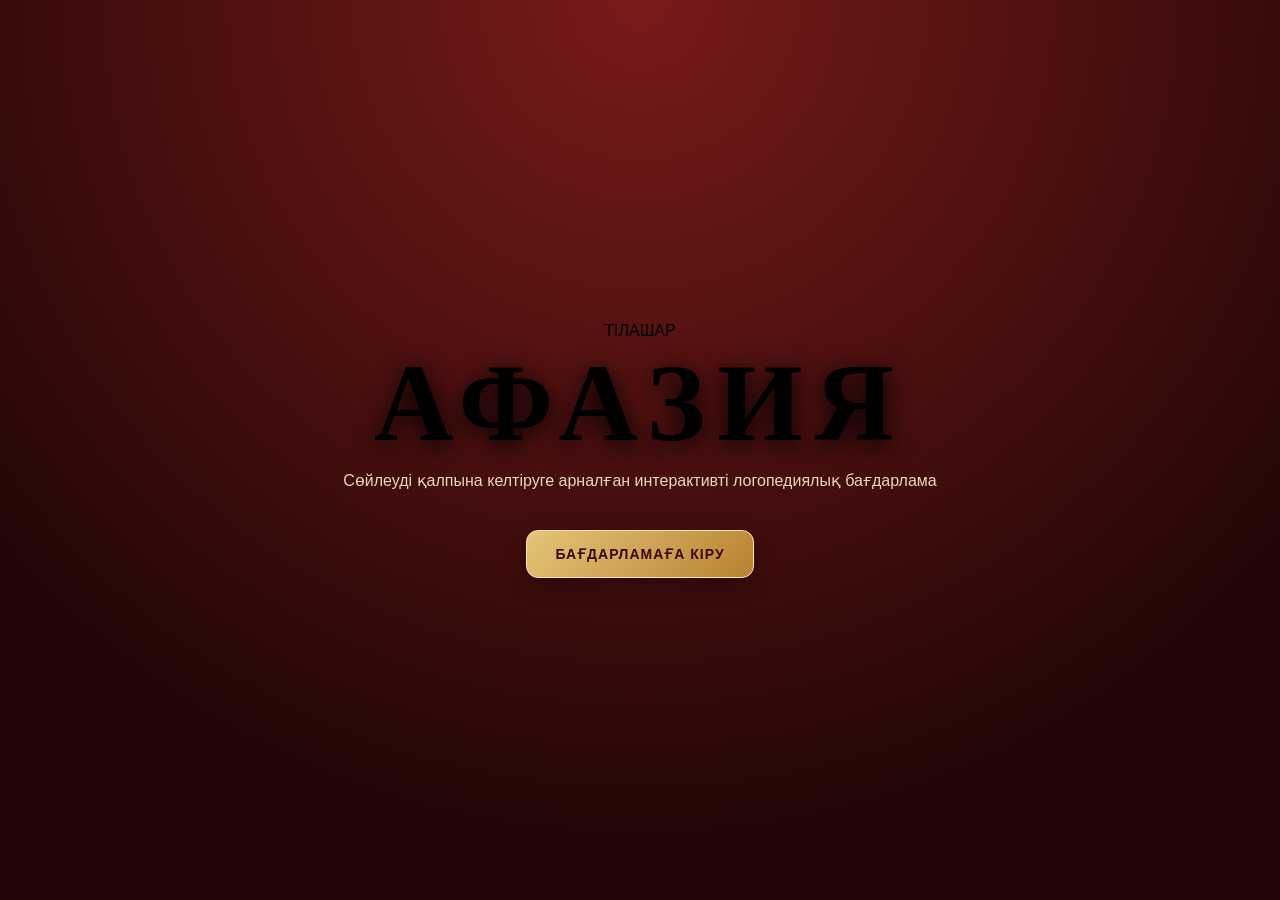
==== index.html @ 1d84d558 "Update index.html" ====
<!DOCTYPE html>
<html lang="kk">
<head>
    <meta charset="UTF-8">
    <meta name="viewport" content="width=device-width, initial-scale=1.0">
    <title>ТІЛАШАР | Афазия</title>
    <link rel="stylesheet" href="style.css">
</head>
<body>
<!-- БАСТЫ БЕТ -->
<section id="home" class="home-panel">
    <div class="home-content">
        <div class="home-logo">ТІЛАШАР</div>
        <h1>АФАЗИЯ</h1>
        <p>Сөйлеуді қалпына келтіруге арналған интерактивті логопедиялық бағдарлама</p>
        <button class="enter-button" onclick="enterCabinet()">
            БАҒДАРЛАМАҒА КІРУ
        </button>
    </div>
</section>
<!-- НЕГІЗГІ БАҒДАРЛАМА -->
<section id="cabinet" style="display:none;">
    <header class="main-header">
        <div class="logo" onclick="goHome()">ТІЛАШАР</div>
        <div class="header-title">АФАЗИЯ</div>
        <button class="cabinet-button"
            onclick="window.location.href='./cabinet.html'">
            🩺 ЛОГОПЕД КАБИНЕТІ
        </button>
    </header>
    <div class="main-layout">
        <!-- СОЛ ЖАҚ МӘЗІР -->
        <aside class="sidebar">
            <h2>БӨЛІМДЕР</h2>
            <button class="menu-button" onclick="openSection('breathing', this)">
                🌬 Тыныс алу
            </button>
            <button class="menu-button" onclick="openSection('articulation', this)">
                👄 Артикуляция
            </button>
            <button class="menu-button" onclick="openSection('vocabulary', this)">
                📚 Сөздік қор
            </button>
            <button class="menu-button" onclick="openSection('understanding', this)">
                🧠 Сөйлеуді түсіну
            </button>
            <button class="menu-button" onclick="openSection('speech', this)">
                🗣 Сөйлеуді қалыптастыру
            </button>
            <button class="menu-button" onclick="openSection('reading', this)">
                ✍️ Оқу және жазу
            </button>
            <button class="menu-button" onclick="openSection('rhythm', this)">
                🎵 Логоритмика
            </button>
            <button class="menu-button" onclick="openSection('results', this)">
                🏆 Нәтижелер
            </button>
        </aside>
        <!-- НЕГІЗГІ МАЗМҰН -->
        <main class="main-content">
            <section id="welcome">
                <div class="welcome-box">
                    <span class="welcome-icon">✨</span>
                    <h1>ҚОШ КЕЛДІҢІЗ!</h1>
                    <p>
                        «ТІЛАШАР» логопедиялық бағдарламасына қош келдіңіз!
                        Өзіңізге қажетті бөлімді таңдап, тапсырмаларды орындаңыз.
                    </p>
                </div>
                <h2 class="section-heading">БАҒДАРЛАМА БӨЛІМДЕРІ</h2>
                <div class="world-grid">
                    <div class="world-card" onclick="openSection('breathing')">
                        <span>🌬</span>
                        <h3>Тыныс алу</h3>
                        <p>Дұрыс тыныс алу жаттығулары</p>
                    </div>
                    <div class="world-card" onclick="openSection('articulation')">
                        <span>👄</span>
                        <h3>Артикуляция</h3>
                        <p>Сөйлеу мүшелеріне арналған жаттығулар</p>
                    </div>
                    <div class="world-card" onclick="openSection('vocabulary')">
                        <span>📚</span>
                        <h3>Сөздік қор</h3>
                        <p>Сөздерді тану және атау</p>
                    </div>
                    <div class="world-card" onclick="openSection('understanding')">
                        <span>🧠</span>
                        <h3>Сөйлеуді түсіну</h3>
                        <p>Сөздер мен нұсқауларды түсіну</p>
                    </div>
                    <div class="world-card" onclick="openSection('speech')">
                        <span>🗣</span>
                        <h3>Сөйлеуді қалыптастыру</h3>
                        <p>Сөйлеу дағдыларын дамыту</p>
                    </div>
                    <div class="world-card" onclick="openSection('reading')">
                        <span>✍️</span>
                        <h3>Оқу және жазу</h3>
                        <p>Оқу және жазу жаттығулары</p>
                    </div>
                    <div class="world-card" onclick="openSection('rhythm')">
                        <span>🎵</span>
                        <h3>Логоритмика</h3>
                        <p>Қимыл мен ырғақты үйлестіру</p>
                    </div>
                    <div class="world-card" onclick="openSection('results')">
                        <span>🏆</span>
                        <h3>Нәтижелер</h3>
                        <p>Орындалған тапсырмалар мен ұпайлар</p>
                    </div>
                </div>
            </section>
            <!-- БӨЛІМДЕР ОСЫ ЖЕРДЕ АШЫЛАДЫ -->
            <div id="section-content" style="display:none;"></div>
        </main>
    </div>
</section>
<script src="script.js"></script>
</body>
</html>
---- style.css ----
@import url(‘https://fonts.googleapis.com/css2?family=Cinzel:wght@500;600;700;800&family=Nunito:wght@400;500;600;700;800&display=swap’);

:root {
–dark: #280707;
–red: #680f12;
–red-light: #9e2929;
–gold: #d6ad60;
–gold-light: #f5dfa4;
–cream: #fff8e9;
–text: #4c1010;
–white: #ffffff;
}

* {
    margin: 0;
    padding: 0;
    box-sizing: border-box;
    }

body {
min-height: 100vh;
background:
radial-gradient(circle at top, #781a1a, #250606 75%);
color: var(–gold-light);
font-family: ‘Nunito’, sans-serif;
}

/* =================================
БАСТЫ БЕТ
================================= */

.home-panel {
min-height: 100vh;
display: flex;
flex-direction: column;
justify-content: center;
align-items: center;
text-align: center;
padding: 30px 20px;
position: relative;
overflow: hidden;
}

.home-panel::before,
.home-panel::after {
content: “✦”;
position: absolute;
color: var(–gold);
font-size: 100px;
opacity: 0.15;
}

.home-panel::before {
top: 10%;
left: 10%;
}

.home-panel::after {
bottom: 10%;
right: 10%;
}

.home-label {
color: var(–gold);
letter-spacing: 5px;
font-size: 13px;
margin-bottom: 25px;
}

.home-panel h1 {
font-family: ‘Cinzel’, serif;
font-size: clamp(55px, 12vw, 110px);
letter-spacing: 12px;
color: var(–gold-light);
text-shadow: 0 5px 25px #000;
}

.home-line {
width: 180px;
height: 2px;
background: linear-gradient(
90deg,
transparent,
var(–gold),
transparent
);
margin: 25px 0;
}

.home-panel h2 {
font-family: ‘Cinzel’, serif;
font-size: clamp(17px, 3vw, 25px);
margin-bottom: 20px;
}

.home-panel p {
max-width: 650px;
line-height: 1.8;
color: #ead8b4;
font-size: 16px;
}

.home-footer {
margin-top: 70px;
color: var(–gold);
letter-spacing: 3px;
font-size: 11px;
}

/* =================================
НЕГІЗГІ БАТЫРМАЛАР
================================= */

button {
font-family: ‘Nunito’, sans-serif;
cursor: pointer;
transition: 0.3s ease;
}

.enter-button,
.cabinet-button,
.back-button {
background: linear-gradient(
135deg,
#e6c477,
#b78232
);
color: #390707;
border: 1px solid #ffe5a6;
border-radius: 12px;
padding: 15px 28px;
font-size: 14px;
font-weight: 900;
letter-spacing: 1px;
box-shadow: 0 6px 20px #0005;
}

.enter-button {
margin-top: 35px;
}

.enter-button:hover,
.cabinet-button:hover,
.back-button:hover {
transform: translateY(-4px);
box-shadow: 0 10px 25px #0007;
}

/* =================================
ЖОҒАРҒЫ БӨЛІК
================================= */

.cabinet-header {
min-height: 85px;
padding: 15px 35px;
display: flex;
align-items: center;
justify-content: space-between;
gap: 15px;
flex-wrap: wrap;
background: linear-gradient(
90deg,
#240505,
#641010,
#240505
);
border-bottom: 1px solid var(–gold);
box-shadow: 0 5px 20px #0005;
}

.logo {
color: var(–gold);
font-family: ‘Cinzel’, serif;
font-size: 22px;
font-weight: 800;
cursor: pointer;
}

.header-title {
color: var(–gold-light);
font-family: ‘Cinzel’, serif;
font-size: 25px;
letter-spacing: 5px;
}

.cabinet-button {
padding: 12px 18px;
}

/* =================================
НЕГІЗГІ ОРНАЛАСУ
================================= */

.main-layout {
display: grid;
grid-template-columns: 260px 1fr;
min-height: calc(100vh - 85px);
}

/* =================================
СОЛ ЖАҚ МӘЗІР
================================= */

.sidebar {
background: linear-gradient(
180deg,
#360808,
#210505
);
border-right: 1px solid #bd9149;
padding: 25px 15px;
}

.sidebar h3 {
color: var(–gold);
font-family: ‘Cinzel’, serif;
font-size: 15px;
text-align: center;
letter-spacing: 2px;
margin-bottom: 25px;
}

.menu-button {
display: block;
width: 100%;
text-align: left;
margin-bottom: 10px;
padding: 14px;
color: #f5dfb2;
background: #ffffff08;
border: 1px solid #d6ad6030;
border-radius: 11px;
font-size: 14px;
font-weight: 700;
}

.menu-button:hover,
.menu-button.active {
background: linear-gradient(
90deg,
#8c2525,
#551010
);
border-color: var(–gold);
color: var(–gold-light);
transform: translateX(4px);
}

/* =================================
ОҢ ЖАҚ НЕГІЗГІ БӨЛІМ
================================= */

.workspace {
padding: 35px;
min-width: 0;
}

.welcome-card {
text-align: center;
padding: 35px 20px;
}

.welcome-icon {
font-size: 55px;
color: var(–gold);
}

.welcome-card h1 {
font-family: ‘Cinzel’, serif;
font-size: clamp(25px, 4vw, 38px);
color: var(–gold-light);
margin: 15px 0;
}

.welcome-card > p {
color: #e7d2ae;
line-height: 1.8;
max-width: 650px;
margin: 0 auto 35px;
}

/* =================================
ОЙЫН КАРТОЧКАЛАРЫ
================================= */

.world-grid {
display: grid;
grid-template-columns: repeat(2, minmax(0, 1fr));
gap: 22px;
max-width: 1000px;
margin: auto;
}

.world-card {
padding: 27px 18px;
background: linear-gradient(
145deg,
#fff8e9,
#ead4a6
);
border: 1px solid var(–gold);
border-radius: 20px;
color: var(–text);
cursor: pointer;
box-shadow: 0 8px 20px #0003;
transition: 0.3s;
}

.world-card:hover {
transform: translateY(-7px);
box-shadow: 0 15px 30px #0005;
}

.world-icon {
font-size: 42px;
margin-bottom: 15px;
}

.world-card h3 {
font-size: 17px;
margin-bottom: 8px;
}

.world-card p {
font-size: 13px;
color: #805050;
}

/* =================================
БӨЛІМ ІШІНДЕГІ КАРТОЧКАЛАР
================================= */

.game-section {
background: linear-gradient(
145deg,
#fff8e9,
#f0dfbb
);
color: var(–text);
border: 1px solid var(–gold);
border-radius: 22px;
padding: 30px;
box-shadow: 0 10px 30px #0004;
}

.game-section h1 {
font-family: ‘Cinzel’, serif;
text-align: center;
margin: 15px 0;
}

.game-icon {
text-align: center;
font-size: 55px;
}

.game-line {
height: 2px;
max-width: 180px;
margin: 20px auto;
background: var(–gold);
}

.game-section > p {
text-align: center;
line-height: 1.7;
margin-bottom: 25px;
}

.exercise-list {
display: grid;
gap: 13px;
}

.game-card {
display: flex;
align-items: center;
gap: 15px;
padding: 17px;
background: #ffffff;
border: 1px solid #dfc58f;
border-radius: 13px;
}

.game-number {
width: 38px;
height: 38px;
flex-shrink: 0;
display: grid;
place-items: center;
background: var(–red);
color: var(–gold-light);
border-radius: 50%;
font-weight: 900;
}

.game-card h3 {
font-size: 15px;
}

.game-card p {
font-size: 12px;
margin-top: 5px;
}

.coming-soon {
margin-left: auto;
font-size: 10px;
font-weight: 900;
color: #98712d;
white-space: nowrap;
}

.back-button {
margin-top: 25px;
}

/* =================================
ЛОГОПЕД КАБИНЕТІНЕ ОРТАҚ СТИЛЬ
================================= */

#patientContent,
.task-area,
.diagnostic-result {
background: var(–cream);
color: var(–text);
border: 1px solid var(–gold);
border-radius: 18px;
padding: 25px;
margin-top: 20px;
}

.result-item {
background: #fff;
border: 1px solid #dfc58f;
padding: 18px;
border-radius: 13px;
margin: 15px 0;
}

.result-item h3 {
margin-bottom: 10px;
}

/* =================================
КЕСТЕЛЕР
================================= */

table {
width: 100%;
border-collapse: collapse;
}

th,
td {
padding: 12px;
border: 1px solid #d9bd83;
}

th {
background: #6b1515;
color: var(–gold-light);
}

td {
background: #fff;
}

/* =================================
ФОРМАЛАР
================================= */

input,
textarea,
select {
width: 100%;
padding: 13px;
border: 1px solid #c99b55;
border-radius: 9px;
font-family: inherit;
font-size: 15px;
margin: 7px 0 15px;
}

label {
display: block;
font-weight: 800;
margin-top: 12px;
}

textarea {
min-height: 100px;
resize: vertical;
}

/* =================================
АНИМАЦИЯ
================================= */

@keyframes fadeIn {
from {
opacity: 0;
transform: translateY(15px);
}

to {
    opacity: 1;
    transform: translateY(0);
}

}

.game-section,
.world-card,
.welcome-card {
animation: fadeIn 0.5s ease;
}

/* =================================
ТЕЛЕФОНҒА БЕЙІМДЕУ
================================= */

@media (max-width: 850px) {

.main-layout {
    grid-template-columns: 1fr;
}
.sidebar {
    border-right: none;
    border-bottom: 1px solid var(--gold);
}
.sidebar h3 {
    margin-bottom: 15px;
}
.menu-button {
    display: inline-block;
    width: auto;
    margin: 4px;
}
.workspace {
    padding: 18px;
}
.cabinet-header {
    justify-content: center;
    text-align: center;
}

}

@media (max-width: 550px) {

.world-grid {
    grid-template-columns: 1fr;
}
.home-panel h1 {
    letter-spacing: 5px;
}
.home-label {
    letter-spacing: 2px;
}
.game-section {
    padding: 18px;
}
.game-card {
    flex-wrap: wrap;
}
.coming-soon {
    margin-left: 53px;
}
.header-title {
    font-size: 20px;
}
.cabinet-button {
    font-size: 11px;
}

}
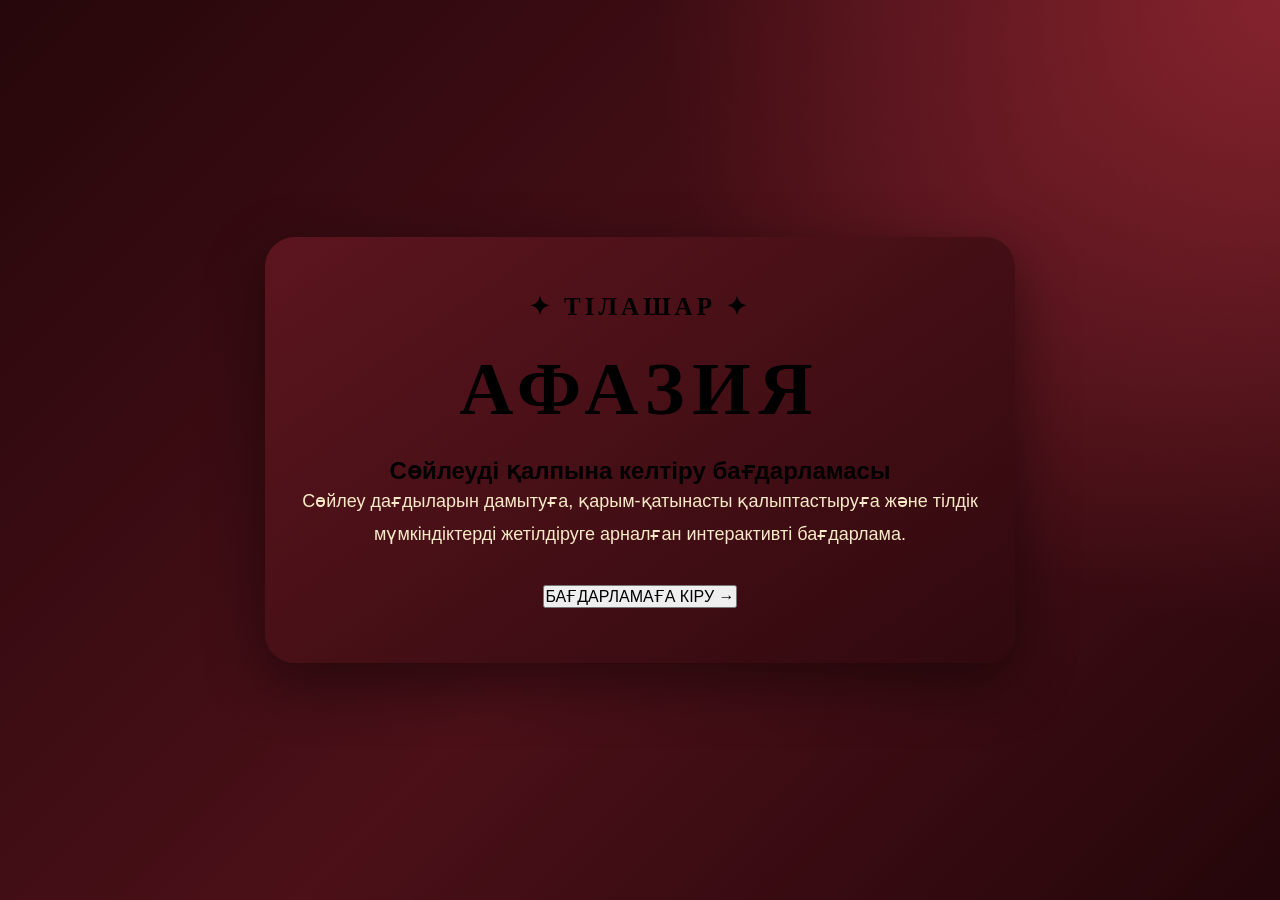
==== commit 9b0d7c41: "Update index.html" ====
--- a/index.html
+++ b/index.html
@@ -3,120 +3,140 @@
 <head>
     <meta charset="UTF-8">
     <meta name="viewport" content="width=device-width, initial-scale=1.0">
-    <title>ТІЛАШАР | Афазия</title>
+    <title>АФАЗИЯ | ТІЛАШАР</title>
     <link rel="stylesheet" href="style.css">
 </head>
 <body>
 <!-- БАСТЫ БЕТ -->
 <section id="home" class="home-panel">
     <div class="home-content">
-        <div class="home-logo">ТІЛАШАР</div>
-        <h1>АФАЗИЯ</h1>
-        <p>Сөйлеуді қалпына келтіруге арналған интерактивті логопедиялық бағдарлама</p>
-        <button class="enter-button" onclick="enterCabinet()">
-            БАҒДАРЛАМАҒА КІРУ
-        </button>
-    </div>
+        <div class="home-logo">✦ ТІЛАШАР ✦</div>
+    <h1>АФАЗИЯ</h1>
+    <h2>Сөйлеуді қалпына келтіру бағдарламасы</h2>
+    <p>
+        Сөйлеу дағдыларын дамытуға,
+        қарым-қатынасты қалыптастыруға
+        және тілдік мүмкіндіктерді жетілдіруге арналған
+        интерактивті бағдарлама.
+    </p>
+    <button type="button" class="start-button" onclick="enterCabinet()">
+        БАҒДАРЛАМАҒА КІРУ →
+    </button>
+</div>
 </section>
 <!-- НЕГІЗГІ БАҒДАРЛАМА -->
 <section id="cabinet" style="display:none;">
-    <header class="main-header">
-        <div class="logo" onclick="goHome()">ТІЛАШАР</div>
-        <div class="header-title">АФАЗИЯ</div>
-        <button class="cabinet-button"
-            onclick="window.location.href='./cabinet.html'">
-            🩺 ЛОГОПЕД КАБИНЕТІ
+<header class="main-header">
+    <div class="brand">✦ ТІЛАШАР</div>
+    <h1>АФАЗИЯ</h1>
+    <button type="button" class="cabinet-button"
+        onclick="window.location.href='cabinet.html'">
+        🩺 ЛОГОПЕД КАБИНЕТІ
+    </button>
+</header>
+<div class="main-layout">
+    <!-- МӘЗІР -->
+    <aside class="sidebar">
+        <h2>БАҒДАРЛАМА</h2>
+        <button class="menu-button" onclick="openSection('breathing', this)">
+            🌬️ Тыныс алу
         </button>
-    </header>
-    <div class="main-layout">
-        <!-- СОЛ ЖАҚ МӘЗІР -->
-        <aside class="sidebar">
-            <h2>БӨЛІМДЕР</h2>
-            <button class="menu-button" onclick="openSection('breathing', this)">
-                🌬 Тыныс алу
-            </button>
-            <button class="menu-button" onclick="openSection('articulation', this)">
-                👄 Артикуляция
-            </button>
-            <button class="menu-button" onclick="openSection('vocabulary', this)">
-                📚 Сөздік қор
-            </button>
-            <button class="menu-button" onclick="openSection('understanding', this)">
-                🧠 Сөйлеуді түсіну
-            </button>
-            <button class="menu-button" onclick="openSection('speech', this)">
-                🗣 Сөйлеуді қалыптастыру
-            </button>
-            <button class="menu-button" onclick="openSection('reading', this)">
-                ✍️ Оқу және жазу
-            </button>
-            <button class="menu-button" onclick="openSection('rhythm', this)">
-                🎵 Логоритмика
-            </button>
-            <button class="menu-button" onclick="openSection('results', this)">
-                🏆 Нәтижелер
-            </button>
-        </aside>
-        <!-- НЕГІЗГІ МАЗМҰН -->
-        <main class="main-content">
-            <section id="welcome">
-                <div class="welcome-box">
-                    <span class="welcome-icon">✨</span>
-                    <h1>ҚОШ КЕЛДІҢІЗ!</h1>
-                    <p>
-                        «ТІЛАШАР» логопедиялық бағдарламасына қош келдіңіз!
-                        Өзіңізге қажетті бөлімді таңдап, тапсырмаларды орындаңыз.
-                    </p>
-                </div>
-                <h2 class="section-heading">БАҒДАРЛАМА БӨЛІМДЕРІ</h2>
-                <div class="world-grid">
-                    <div class="world-card" onclick="openSection('breathing')">
-                        <span>🌬</span>
-                        <h3>Тыныс алу</h3>
-                        <p>Дұрыс тыныс алу жаттығулары</p>
-                    </div>
-                    <div class="world-card" onclick="openSection('articulation')">
-                        <span>👄</span>
-                        <h3>Артикуляция</h3>
-                        <p>Сөйлеу мүшелеріне арналған жаттығулар</p>
-                    </div>
-                    <div class="world-card" onclick="openSection('vocabulary')">
-                        <span>📚</span>
-                        <h3>Сөздік қор</h3>
-                        <p>Сөздерді тану және атау</p>
-                    </div>
-                    <div class="world-card" onclick="openSection('understanding')">
-                        <span>🧠</span>
-                        <h3>Сөйлеуді түсіну</h3>
-                        <p>Сөздер мен нұсқауларды түсіну</p>
-                    </div>
-                    <div class="world-card" onclick="openSection('speech')">
-                        <span>🗣</span>
-                        <h3>Сөйлеуді қалыптастыру</h3>
-                        <p>Сөйлеу дағдыларын дамыту</p>
-                    </div>
-                    <div class="world-card" onclick="openSection('reading')">
-                        <span>✍️</span>
-                        <h3>Оқу және жазу</h3>
-                        <p>Оқу және жазу жаттығулары</p>
-                    </div>
-                    <div class="world-card" onclick="openSection('rhythm')">
-                        <span>🎵</span>
-                        <h3>Логоритмика</h3>
-                        <p>Қимыл мен ырғақты үйлестіру</p>
-                    </div>
-                    <div class="world-card" onclick="openSection('results')">
-                        <span>🏆</span>
-                        <h3>Нәтижелер</h3>
-                        <p>Орындалған тапсырмалар мен ұпайлар</p>
-                    </div>
-                </div>
-            </section>
-            <!-- БӨЛІМДЕР ОСЫ ЖЕРДЕ АШЫЛАДЫ -->
-            <div id="section-content" style="display:none;"></div>
-        </main>
-    </div>
+        <button class="menu-button" onclick="openSection('articulation', this)">
+            👄 Артикуляция
+        </button>
+        <button class="menu-button" onclick="openSection('vocabulary', this)">
+            📚 Сөздік қор
+        </button>
+        <button class="menu-button" onclick="openSection('understanding', this)">
+            🧠 Сөйлеуді түсіну
+        </button>
+        <button class="menu-button" onclick="openSection('speech', this)">
+            💬 Сөйлеуді қалыптастыру
+        </button>
+        <button class="menu-button" onclick="openSection('reading', this)">
+            📖 Оқу және жазу
+        </button>
+        <button class="menu-button" onclick="openSection('logorhythmics', this)">
+            🎵 Логоритмика
+        </button>
+        <button class="menu-button" onclick="openSection('results', this)">
+            🏆 Нәтижелер
+        </button>
+        <button class="menu-button" onclick="goHome()">
+            🏠 Басты бет
+        </button>
+    </aside>
+    <!-- НЕГІЗГІ МАЗМҰН -->
+    <main class="content-area">
+        <div id="welcome">
+            <div class="welcome-box">
+                <span>✦ ҚОШ КЕЛДІҢІЗ! ✦</span>
+                <h2>Сөйлеу әлеміне саяхат</h2>
+                <p>
+                    Өзіңізге қажетті жаттығу бағытын таңдаңыз.
+                    Әр тапсырманы орындап, нәтижелеріңізді бақылаңыз.
+                </p>
+            </div>
+            <div class="world-grid">
+                <button class="world-card" onclick="openSection('breathing')">
+                    🌬️
+                    <h3>Тыныс алу</h3>
+                    <p>Тыныс жаттығулары</p>
+                </button>
+                <button class="world-card" onclick="openSection('articulation')">
+                    👄
+                    <h3>Артикуляция</h3>
+                    <p>Сөйлеу мүшелеріне арналған жаттығулар</p>
+                </button>
+                <button class="world-card" onclick="openSection('vocabulary')">
+                    📚
+                    <h3>Сөздік қор</h3>
+                    <p>Сөздерді дамыту</p>
+                </button>
+                <button class="world-card" onclick="openSection('understanding')">
+                    🧠
+                    <h3>Сөйлеуді түсіну</h3>
+                    <p>Тыңдау және түсіну</p>
+                </button>
+                <button class="world-card" onclick="openSection('speech')">
+                    💬
+                    <h3>Сөйлеуді қалыптастыру</h3>
+                    <p>Сөйлеу дағдылары</p>
+                </button>
+                <button class="world-card" onclick="openSection('reading')">
+                    📖
+                    <h3>Оқу және жазу</h3>
+                    <p>Оқу мен жазу жаттығулары</p>
+                </button>
+                <button class="world-card" onclick="openSection('logorhythmics')">
+                    🎵
+                    <h3>Логоритмика</h3>
+                    <p>Қимыл және ырғақ</p>
+                </button>
+                <button class="world-card" onclick="openSection('results')">
+                    🏆
+                    <h3>Нәтижелер</h3>
+                    <p>Жетістіктерді бақылау</p>
+                </button>
+            </div>
+        </div>
+        <div id="section-content" style="display:none;"></div>
+    </main>
+</div>
 </section>
 <script src="script.js"></script>
+<script>
+function enterCabinet() {
+    document.getElementById('home').style.display = 'none';
+    document.getElementById('cabinet').style.display = 'block';
+    if (typeof showWelcome === 'function') {
+        showWelcome();
+    }
+}
+function goHome() {
+    document.getElementById('cabinet').style.display = 'none';
+    document.getElementById('home').style.display = 'flex';
+}
+</script>
 </body>
 </html>
--- a/style.css
+++ b/style.css
@@ -1,13 +1,13 @@
-@import url(‘https://fonts.googleapis.com/css2?family=Cinzel:wght@500;600;700;800&family=Nunito:wght@400;500;600;700;800&display=swap’);
+@import url(‘https://fonts.googleapis.com/css2?family=Cinzel:wght@500;600;700;800&family=Nunito:wght@400;500;600;700;800;900&display=swap’);
 
 :root {
-–dark: #280707;
-–red: #680f12;
-–red-light: #9e2929;
-–gold: #d6ad60;
-–gold-light: #f5dfa4;
+–dark: #31090e;
+–red: #761923;
+–red-light: #a52a35;
+–gold: #d7ad55;
+–gold-light: #f2d58d;
 –cream: #fff8e9;
-–text: #4c1010;
+–text: #54151b;
 –white: #ffffff;
 }
 
@@ -20,176 +20,122 @@
 body {
 min-height: 100vh;
 background:
-radial-gradient(circle at top, #781a1a, #250606 75%);
-color: var(–gold-light);
+radial-gradient(circle at top right, #84232d, transparent 40%),
+linear-gradient(135deg, #26070b, #4b1018 55%, #24060a);
+color: var(–cream);
 font-family: ‘Nunito’, sans-serif;
 }
 
-/* =================================
-БАСТЫ БЕТ
-================================= */
+button,
+input,
+textarea,
+select {
+font: inherit;
+}
+
+button {
+cursor: pointer;
+transition: .25s ease;
+}
+
+/* БАСТЫ БЕТ */
 
 .home-panel {
 min-height: 100vh;
 display: flex;
-flex-direction: column;
 justify-content: center;
 align-items: center;
 text-align: center;
-padding: 30px 20px;
-position: relative;
-overflow: hidden;
-}
-
-.home-panel::before,
-.home-panel::after {
-content: “✦”;
-position: absolute;
+padding: 25px;
+}
+
+.home-content {
+max-width: 750px;
+padding: 55px 30px;
+border: 1px solid var(–gold);
+border-radius: 30px;
+background: linear-gradient(145deg, #5c151e, #30090e);
+box-shadow: 0 20px 60px #0007;
+}
+
+.home-logo,
+.logo {
+font-family: ‘Cinzel’, serif;
+color: var(–gold-light);
+font-size: 25px;
+font-weight: 800;
+letter-spacing: 4px;
+}
+
+.home-content h1 {
+font-family: ‘Cinzel’, serif;
+font-size: clamp(42px, 8vw, 75px);
 color: var(–gold);
-font-size: 100px;
-opacity: 0.15;
-}
-
-.home-panel::before {
-top: 10%;
-left: 10%;
-}
-
-.home-panel::after {
-bottom: 10%;
-right: 10%;
-}
-
-.home-label {
-color: var(–gold);
-letter-spacing: 5px;
-font-size: 13px;
-margin-bottom: 25px;
-}
-
-.home-panel h1 {
-font-family: ‘Cinzel’, serif;
-font-size: clamp(55px, 12vw, 110px);
-letter-spacing: 12px;
-color: var(–gold-light);
-text-shadow: 0 5px 25px #000;
-}
-
-.home-line {
-width: 180px;
-height: 2px;
-background: linear-gradient(
-90deg,
-transparent,
-var(–gold),
-transparent
-);
 margin: 25px 0;
-}
-
-.home-panel h2 {
-font-family: ‘Cinzel’, serif;
-font-size: clamp(17px, 3vw, 25px);
-margin-bottom: 20px;
-}
-
-.home-panel p {
-max-width: 650px;
+letter-spacing: 8px;
+}
+
+.home-content p {
+font-size: 18px;
 line-height: 1.8;
-color: #ead8b4;
-font-size: 16px;
-}
-
-.home-footer {
-margin-top: 70px;
-color: var(–gold);
-letter-spacing: 3px;
-font-size: 11px;
-}
-
-/* =================================
-НЕГІЗГІ БАТЫРМАЛАР
-================================= */
-
-button {
-font-family: ‘Nunito’, sans-serif;
-cursor: pointer;
-transition: 0.3s ease;
-}
+color: #f8e9c7;
+margin-bottom: 35px;
+}
+
+/* БАТЫРМАЛАР */
 
 .enter-button,
 .cabinet-button,
 .back-button {
-background: linear-gradient(
-135deg,
-#e6c477,
-#b78232
-);
-color: #390707;
-border: 1px solid #ffe5a6;
+border: 1px solid var(–gold);
 border-radius: 12px;
-padding: 15px 28px;
-font-size: 14px;
+background: linear-gradient(135deg, #d7ad55, #a87927);
+color: #3b0a10;
+padding: 14px 24px;
 font-weight: 900;
 letter-spacing: 1px;
-box-shadow: 0 6px 20px #0005;
-}
-
-.enter-button {
-margin-top: 35px;
 }
 
 .enter-button:hover,
 .cabinet-button:hover,
 .back-button:hover {
-transform: translateY(-4px);
-box-shadow: 0 10px 25px #0007;
-}
-
-/* =================================
-ЖОҒАРҒЫ БӨЛІК
-================================= */
-
-.cabinet-header {
+transform: translateY(-3px);
+box-shadow: 0 8px 20px #0005;
+}
+
+/* ЖОҒАРҒЫ БӨЛІК */
+
+.main-header {
 min-height: 85px;
-padding: 15px 35px;
+padding: 15px 30px;
 display: flex;
+justify-content: space-between;
 align-items: center;
-justify-content: space-between;
 gap: 15px;
 flex-wrap: wrap;
-background: linear-gradient(
-90deg,
-#240505,
-#641010,
-#240505
-);
-border-bottom: 1px solid var(–gold);
-box-shadow: 0 5px 20px #0005;
+border-bottom: 1px solid #c69b4360;
+background: #25070bdc;
+box-shadow: 0 5px 20px #0004;
 }
 
 .logo {
+cursor: pointer;
+}
+
+.header-title {
 color: var(–gold);
 font-family: ‘Cinzel’, serif;
+font-weight: 800;
 font-size: 22px;
-font-weight: 800;
-cursor: pointer;
-}
-
-.header-title {
-color: var(–gold-light);
-font-family: ‘Cinzel’, serif;
-font-size: 25px;
-letter-spacing: 5px;
+letter-spacing: 3px;
+text-align: center;
 }
 
 .cabinet-button {
-padding: 12px 18px;
-}
-
-/* =================================
-НЕГІЗГІ ОРНАЛАСУ
-================================= */
+padding: 12px 17px;
+}
+
+/* НЕГІЗГІ МАКЕТ */
 
 .main-layout {
 display: grid;
@@ -197,381 +143,317 @@
 min-height: calc(100vh - 85px);
 }
 
-/* =================================
-СОЛ ЖАҚ МӘЗІР
-================================= */
-
 .sidebar {
-background: linear-gradient(
-180deg,
-#360808,
-#210505
-);
-border-right: 1px solid #bd9149;
 padding: 25px 15px;
-}
-
-.sidebar h3 {
+background: #29080e;
+border-right: 1px solid #c69b4350;
+}
+
+.sidebar h2 {
 color: var(–gold);
-font-family: ‘Cinzel’, serif;
-font-size: 15px;
-text-align: center;
-letter-spacing: 2px;
+text-align: center;
 margin-bottom: 25px;
+font-family: ‘Cinzel’, serif;
 }
 
 .menu-button {
 display: block;
 width: 100%;
 text-align: left;
-margin-bottom: 10px;
-padding: 14px;
-color: #f5dfb2;
-background: #ffffff08;
-border: 1px solid #d6ad6030;
-border-radius: 11px;
-font-size: 14px;
-font-weight: 700;
+padding: 15px;
+margin-bottom: 12px;
+border-radius: 12px;
+border: 1px solid #a8792760;
+background: #52121b;
+color: var(–cream);
+font-weight: 800;
 }
 
 .menu-button:hover,
 .menu-button.active {
-background: linear-gradient(
-90deg,
-#8c2525,
-#551010
-);
-border-color: var(–gold);
+background: linear-gradient(135deg, #d7ad55, #a87927);
+color: #31090e;
+transform: translateX(4px);
+}
+
+/* НЕГІЗГІ МАЗМҰН */
+
+.main-content {
+padding: 30px;
+min-width: 0;
+}
+
+.welcome-box {
+padding: 35px 25px;
+text-align: center;
+border: 1px solid var(–gold);
+border-radius: 22px;
+background: linear-gradient(135deg, #741b27, #3a0b12);
+box-shadow: 0 12px 30px #0004;
+}
+
+.welcome-box h1 {
 color: var(–gold-light);
-transform: translateX(4px);
-}
-
-/* =================================
-ОҢ ЖАҚ НЕГІЗГІ БӨЛІМ
-================================= */
-
-.workspace {
-padding: 35px;
-min-width: 0;
-}
-
-.welcome-card {
-text-align: center;
-padding: 35px 20px;
+font-family: ‘Cinzel’, serif;
+margin: 15px 0;
+}
+
+.welcome-box p {
+line-height: 1.8;
 }
 
 .welcome-icon {
-font-size: 55px;
+font-size: 45px;
+}
+
+.section-heading {
 color: var(–gold);
-}
-
-.welcome-card h1 {
-font-family: ‘Cinzel’, serif;
-font-size: clamp(25px, 4vw, 38px);
-color: var(–gold-light);
-margin: 15px 0;
-}
-
-.welcome-card > p {
-color: #e7d2ae;
-line-height: 1.8;
-max-width: 650px;
-margin: 0 auto 35px;
-}
-
-/* =================================
-ОЙЫН КАРТОЧКАЛАРЫ
-================================= */
+font-family: ‘Cinzel’, serif;
+margin: 35px 0 20px;
+text-align: center;
+}
+
+/* КАРТОЧКАЛАР */
 
 .world-grid {
 display: grid;
-grid-template-columns: repeat(2, minmax(0, 1fr));
-gap: 22px;
-max-width: 1000px;
-margin: auto;
+grid-template-columns: repeat(auto-fit, minmax(210px, 1fr));
+gap: 20px;
+margin-top: 25px;
 }
 
 .world-card {
-padding: 27px 18px;
-background: linear-gradient(
-145deg,
-#fff8e9,
-#ead4a6
-);
-border: 1px solid var(–gold);
-border-radius: 20px;
-color: var(–text);
-cursor: pointer;
+display: block;
+width: 100%;
+padding: 25px 18px;
+border: 1px solid var(–gold);
+border-radius: 18px;
+background: linear-gradient(145deg, #fff8e9, #f1dfb9);
+color: var(–text);
+text-align: center;
 box-shadow: 0 8px 20px #0003;
-transition: 0.3s;
 }
 
 .world-card:hover {
-transform: translateY(-7px);
+transform: translateY(-6px);
 box-shadow: 0 15px 30px #0005;
 }
 
-.world-icon {
+.world-card span {
+display: block;
 font-size: 42px;
-margin-bottom: 15px;
+margin-bottom: 12px;
 }
 
 .world-card h3 {
 font-size: 17px;
-margin-bottom: 8px;
+margin-bottom: 10px;
+font-weight: 900;
 }
 
 .world-card p {
-font-size: 13px;
-color: #805050;
-}
-
-/* =================================
-БӨЛІМ ІШІНДЕГІ КАРТОЧКАЛАР
-================================= */
+font-size: 14px;
+line-height: 1.5;
+}
+
+/* БӨЛІМДЕР */
 
 .game-section {
-background: linear-gradient(
-145deg,
-#fff8e9,
-#f0dfbb
-);
-color: var(–text);
-border: 1px solid var(–gold);
-border-radius: 22px;
 padding: 30px;
-box-shadow: 0 10px 30px #0004;
-}
-
-.game-section h1 {
-font-family: ‘Cinzel’, serif;
-text-align: center;
-margin: 15px 0;
-}
-
-.game-icon {
-text-align: center;
-font-size: 55px;
-}
-
-.game-line {
-height: 2px;
-max-width: 180px;
-margin: 20px auto;
-background: var(–gold);
-}
-
-.game-section > p {
-text-align: center;
+border: 1px solid var(–gold);
+border-radius: 20px;
+background: linear-gradient(145deg, #fff8e9, #f1dfb9);
+color: var(–text);
+box-shadow: 0 12px 30px #0004;
+}
+
+.game-section h1,
+.game-section h2,
+.game-section h3 {
+margin-bottom: 15px;
+}
+
+.game-section p {
 line-height: 1.7;
-margin-bottom: 25px;
-}
-
-.exercise-list {
-display: grid;
-gap: 13px;
-}
-
-.game-card {
-display: flex;
-align-items: center;
-gap: 15px;
-padding: 17px;
-background: #ffffff;
-border: 1px solid #dfc58f;
-border-radius: 13px;
-}
-
-.game-number {
-width: 38px;
-height: 38px;
-flex-shrink: 0;
-display: grid;
-place-items: center;
-background: var(–red);
-color: var(–gold-light);
-border-radius: 50%;
+}
+
+/* КАБИНЕТ */
+
+.cabinet-container,
+.diagnostics-container {
+max-width: 1150px;
+margin: 30px auto;
+padding: 20px;
+}
+
+.patient-form {
+margin: 30px 0;
+padding: 30px;
+border: 1px solid var(–gold);
+border-radius: 20px;
+background: var(–cream);
+color: var(–text);
+}
+
+.patient-form h2 {
+margin-bottom: 20px;
+color: var(–red);
+}
+
+.patient-form label {
+display: block;
+margin: 15px 0 7px;
 font-weight: 900;
 }
 
-.game-card h3 {
-font-size: 15px;
-}
-
-.game-card p {
-font-size: 12px;
-margin-top: 5px;
-}
-
-.coming-soon {
-margin-left: auto;
-font-size: 10px;
-font-weight: 900;
-color: #98712d;
-white-space: nowrap;
-}
-
-.back-button {
-margin-top: 25px;
-}
-
-/* =================================
-ЛОГОПЕД КАБИНЕТІНЕ ОРТАҚ СТИЛЬ
-================================= */
-
-#patientContent,
-.task-area,
-.diagnostic-result {
-background: var(–cream);
-color: var(–text);
-border: 1px solid var(–gold);
-border-radius: 18px;
-padding: 25px;
-margin-top: 20px;
-}
-
-.result-item {
-background: #fff;
-border: 1px solid #dfc58f;
-padding: 18px;
-border-radius: 13px;
-margin: 15px 0;
-}
-
-.result-item h3 {
-margin-bottom: 10px;
-}
-
-/* =================================
-КЕСТЕЛЕР
-================================= */
-
-table {
-width: 100%;
-border-collapse: collapse;
-}
-
-th,
-td {
-padding: 12px;
-border: 1px solid #d9bd83;
-}
-
-th {
-background: #6b1515;
-color: var(–gold-light);
-}
-
-td {
-background: #fff;
-}
-
-/* =================================
-ФОРМАЛАР
-================================= */
-
-input,
-textarea,
-select {
+.patient-form input,
+.patient-form textarea {
 width: 100%;
 padding: 13px;
-border: 1px solid #c99b55;
-border-radius: 9px;
+border: 1px solid #c69b43;
+border-radius: 10px;
+background: white;
+color: var(–text);
+outline: none;
+}
+
+.patient-form input:focus,
+.patient-form textarea:focus {
+border-color: var(–red);
+box-shadow: 0 0 0 3px #a52a3520;
+}
+
+.patient-form .enter-button {
+margin-top: 20px;
+}
+
+/* НӘТИЖЕ */
+
+.result-item {
+margin: 15px 0;
+padding: 20px;
+border-radius: 14px;
+border: 1px solid #c69b43;
+background: #fffdf6;
+color: var(–text);
+}
+
+.result-item h3 {
+color: var(–red);
+margin-bottom: 12px;
+}
+
+.result-item p {
+margin: 7px 0;
+}
+
+.result-list {
+display: grid;
+gap: 12px;
+}
+
+/* ДИАГНОСТИКА */
+
+.diagnostic-heading {
+color: var(–gold-light);
+}
+
+.diagnostic-card {
+font-family: ‘Nunito’, sans-serif;
+}
+
+#taskArea,
+#diagnosticResult {
+margin-top: 25px;
+padding: 25px;
+border: 1px solid var(–gold);
+border-radius: 20px;
+background: var(–cream);
+color: var(–text);
+}
+
+#taskArea h2,
+#diagnosticResult h2 {
+color: var(–red);
+margin-bottom: 20px;
+}
+
+.diagnostic-select {
+background: var(–cream);
+color: var(–text);
+}
+
+/* ҚОРЫТЫНДЫ */
+
+#speechConclusion {
+width: 100%;
+padding: 15px;
+margin: 12px 0;
+border: 1px solid var(–gold);
+border-radius: 10px;
+resize: vertical;
 font-family: inherit;
-font-size: 15px;
-margin: 7px 0 15px;
-}
-
-label {
-display: block;
-font-weight: 800;
-margin-top: 12px;
-}
-
-textarea {
-min-height: 100px;
-resize: vertical;
-}
-
-/* =================================
-АНИМАЦИЯ
-================================= */
-
-@keyframes fadeIn {
-from {
-opacity: 0;
-transform: translateY(15px);
-}
-
-to {
-    opacity: 1;
-    transform: translateY(0);
-}
-
-}
-
-.game-section,
-.world-card,
-.welcome-card {
-animation: fadeIn 0.5s ease;
-}
-
-/* =================================
-ТЕЛЕФОНҒА БЕЙІМДЕУ
-================================= */
-
-@media (max-width: 850px) {
-
+}
+
+/* ҰЯЛЫ ТЕЛЕФОНҒА БЕЙІМДЕУ */
+
+@media (max-width: 800px) {
 .main-layout {
-    grid-template-columns: 1fr;
-}
+grid-template-columns: 1fr;
+}
+
 .sidebar {
     border-right: none;
-    border-bottom: 1px solid var(--gold);
-}
-.sidebar h3 {
+    border-bottom: 1px solid #c69b4350;
+}
+.sidebar h2 {
     margin-bottom: 15px;
 }
 .menu-button {
     display: inline-block;
     width: auto;
-    margin: 4px;
-}
-.workspace {
-    padding: 18px;
-}
-.cabinet-header {
+    margin: 5px;
+}
+.main-content {
+    padding: 15px;
+}
+.main-header {
     justify-content: center;
     text-align: center;
 }
-
-}
-
-@media (max-width: 550px) {
-
+.header-title {
+    width: 100%;
+    order: 3;
+    font-size: 18px;
+}
 .world-grid {
-    grid-template-columns: 1fr;
-}
-.home-panel h1 {
-    letter-spacing: 5px;
-}
-.home-label {
-    letter-spacing: 2px;
-}
-.game-section {
+    grid-template-columns: repeat(2, minmax(0, 1fr));
+    gap: 12px;
+}
+.world-card {
+    padding: 18px 10px;
+}
+.cabinet-container,
+.diagnostics-container {
+    padding: 12px;
+}
+
+}
+
+@media (max-width: 430px) {
+.world-grid {
+grid-template-columns: 1fr;
+}
+
+.home-content {
+    padding: 35px 18px;
+}
+.home-content p {
+    font-size: 15px;
+}
+.game-section,
+.patient-form {
     padding: 18px;
 }
-.game-card {
-    flex-wrap: wrap;
-}
-.coming-soon {
-    margin-left: 53px;
-}
-.header-title {
-    font-size: 20px;
-}
-.cabinet-button {
-    font-size: 11px;
-}
-
-}
+
+}
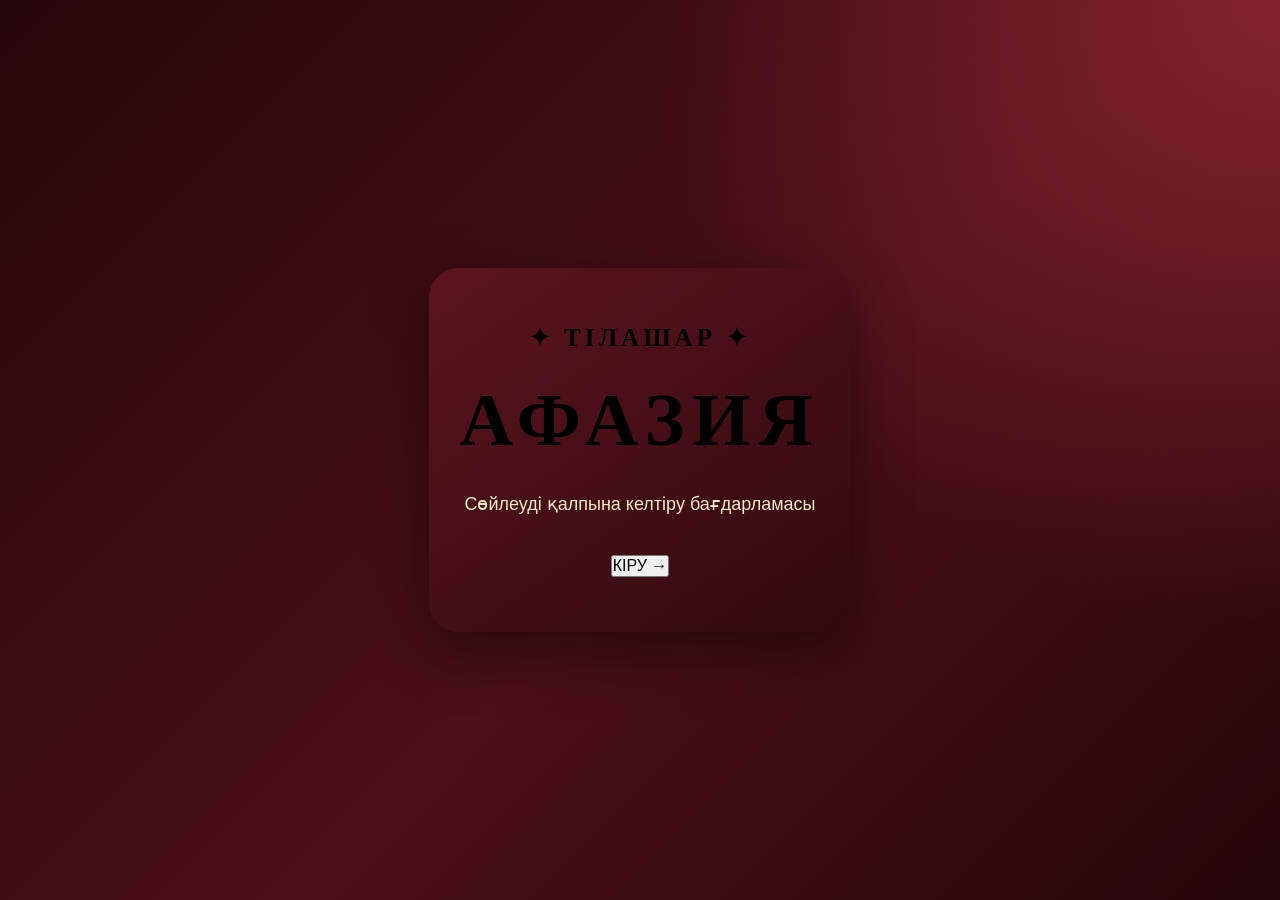
==== commit 61e0129a: "Update index.html" ====
--- a/index.html
+++ b/index.html
@@ -1,141 +1,109 @@
 <!DOCTYPE html>
 <html lang="kk">
 <head>
-    <meta charset="UTF-8">
-    <meta name="viewport" content="width=device-width, initial-scale=1.0">
-    <title>АФАЗИЯ | ТІЛАШАР</title>
-    <link rel="stylesheet" href="style.css">
+<meta charset="UTF-8">
+<meta name="viewport" content="width=device-width, initial-scale=1.0">
+<title>АФАЗИЯ | ТІЛАШАР</title>
+<link rel="stylesheet" href="style.css">
 </head>
 <body>
-<!-- БАСТЫ БЕТ -->
+<!-- 1. БАСТЫ БЕТ -->
 <section id="home" class="home-panel">
-    <div class="home-content">
-        <div class="home-logo">✦ ТІЛАШАР ✦</div>
+<div class="home-content">
+    <div class="home-logo">✦ ТІЛАШАР ✦</div>
     <h1>АФАЗИЯ</h1>
-    <h2>Сөйлеуді қалпына келтіру бағдарламасы</h2>
-    <p>
-        Сөйлеу дағдыларын дамытуға,
-        қарым-қатынасты қалыптастыруға
-        және тілдік мүмкіндіктерді жетілдіруге арналған
-        интерактивті бағдарлама.
-    </p>
-    <button type="button" class="start-button" onclick="enterCabinet()">
-        БАҒДАРЛАМАҒА КІРУ →
+    <p>Сөйлеуді қалпына келтіру бағдарламасы</p>
+    <button type="button" class="start-button" onclick="enterProgram()">
+        КІРУ →
     </button>
 </div>
 </section>
-<!-- НЕГІЗГІ БАҒДАРЛАМА -->
-<section id="cabinet" style="display:none;">
+<!-- 2. БАҒДАРЛАМА -->
+<section id="program" style="display:none;">
+<!-- ЖОҒАРҒЫ БӨЛІК -->
 <header class="main-header">
     <div class="brand">✦ ТІЛАШАР</div>
     <h1>АФАЗИЯ</h1>
-    <button type="button" class="cabinet-button"
-        onclick="window.location.href='cabinet.html'">
+    <button class="cabinet-button" onclick="openLogopedCabinet()">
         🩺 ЛОГОПЕД КАБИНЕТІ
     </button>
 </header>
-<div class="main-layout">
-    <!-- МӘЗІР -->
-    <aside class="sidebar">
-        <h2>БАҒДАРЛАМА</h2>
-        <button class="menu-button" onclick="openSection('breathing', this)">
-            🌬️ Тыныс алу
+<!-- БӨЛІМДЕР -->
+<main class="program-container">
+    <div class="program-heading">
+        <h2>СӨЙЛЕУ ӘЛЕМІНЕ ҚОШ КЕЛДІҢІЗ!</h2>
+        <p>Өзіңізге қажетті бөлімді таңдаңыз</p>
+    </div>
+    <div class="world-grid">
+        <button class="world-card" onclick="openSection('breathing', this)">
+            <span>🌬️</span>
+            <h3>ТЫНЫС АЛУ</h3>
+            <p>Тыныс алу жаттығулары</p>
+            <b>КІРУ →</b>
         </button>
-        <button class="menu-button" onclick="openSection('articulation', this)">
-            👄 Артикуляция
+        <button class="world-card" onclick="openSection('articulation', this)">
+            <span>👄</span>
+            <h3>АРТИКУЛЯЦИЯ</h3>
+            <p>Артикуляциялық жаттығулар</p>
+            <b>КІРУ →</b>
         </button>
-        <button class="menu-button" onclick="openSection('vocabulary', this)">
-            📚 Сөздік қор
+        <button class="world-card" onclick="openSection('vocabulary', this)">
+            <span>📚</span>
+            <h3>СӨЗДІК ҚОР</h3>
+            <p>Сөздік қорды дамыту</p>
+            <b>КІРУ →</b>
         </button>
-        <button class="menu-button" onclick="openSection('understanding', this)">
-            🧠 Сөйлеуді түсіну
+        <button class="world-card" onclick="openSection('understanding', this)">
+            <span>🧠</span>
+            <h3>СӨЙЛЕУДІ ТҮСІНУ</h3>
+            <p>Сөзді тыңдау және түсіну</p>
+            <b>КІРУ →</b>
         </button>
-        <button class="menu-button" onclick="openSection('speech', this)">
-            💬 Сөйлеуді қалыптастыру
+        <button class="world-card" onclick="openSection('speech', this)">
+            <span>💬</span>
+            <h3>СӨЙЛЕУДІ ҚАЛЫПТАСТЫРУ</h3>
+            <p>Сөйлеу дағдыларын дамыту</p>
+            <b>КІРУ →</b>
         </button>
-        <button class="menu-button" onclick="openSection('reading', this)">
-            📖 Оқу және жазу
+        <button class="world-card" onclick="openSection('reading', this)">
+            <span>📖</span>
+            <h3>ОҚУ ЖӘНЕ ЖАЗУ</h3>
+            <p>Оқу және жазу тапсырмалары</p>
+            <b>КІРУ →</b>
         </button>
-        <button class="menu-button" onclick="openSection('logorhythmics', this)">
-            🎵 Логоритмика
+        <button class="world-card" onclick="openSection('logorhythmics', this)">
+            <span>🎵</span>
+            <h3>ЛОГОРИТМИКА</h3>
+            <p>Қимыл мен ырғақ жаттығулары</p>
+            <b>КІРУ →</b>
         </button>
-        <button class="menu-button" onclick="openSection('results', this)">
-            🏆 Нәтижелер
+        <button class="world-card" onclick="openSection('results', this)">
+            <span>🏆</span>
+            <h3>НӘТИЖЕЛЕР</h3>
+            <p>Жетістіктер мен көрсеткіштер</p>
+            <b>КІРУ →</b>
         </button>
-        <button class="menu-button" onclick="goHome()">
-            🏠 Басты бет
-        </button>
-    </aside>
-    <!-- НЕГІЗГІ МАЗМҰН -->
-    <main class="content-area">
-        <div id="welcome">
-            <div class="welcome-box">
-                <span>✦ ҚОШ КЕЛДІҢІЗ! ✦</span>
-                <h2>Сөйлеу әлеміне саяхат</h2>
-                <p>
-                    Өзіңізге қажетті жаттығу бағытын таңдаңыз.
-                    Әр тапсырманы орындап, нәтижелеріңізді бақылаңыз.
-                </p>
-            </div>
-            <div class="world-grid">
-                <button class="world-card" onclick="openSection('breathing')">
-                    🌬️
-                    <h3>Тыныс алу</h3>
-                    <p>Тыныс жаттығулары</p>
-                </button>
-                <button class="world-card" onclick="openSection('articulation')">
-                    👄
-                    <h3>Артикуляция</h3>
-                    <p>Сөйлеу мүшелеріне арналған жаттығулар</p>
-                </button>
-                <button class="world-card" onclick="openSection('vocabulary')">
-                    📚
-                    <h3>Сөздік қор</h3>
-                    <p>Сөздерді дамыту</p>
-                </button>
-                <button class="world-card" onclick="openSection('understanding')">
-                    🧠
-                    <h3>Сөйлеуді түсіну</h3>
-                    <p>Тыңдау және түсіну</p>
-                </button>
-                <button class="world-card" onclick="openSection('speech')">
-                    💬
-                    <h3>Сөйлеуді қалыптастыру</h3>
-                    <p>Сөйлеу дағдылары</p>
-                </button>
-                <button class="world-card" onclick="openSection('reading')">
-                    📖
-                    <h3>Оқу және жазу</h3>
-                    <p>Оқу мен жазу жаттығулары</p>
-                </button>
-                <button class="world-card" onclick="openSection('logorhythmics')">
-                    🎵
-                    <h3>Логоритмика</h3>
-                    <p>Қимыл және ырғақ</p>
-                </button>
-                <button class="world-card" onclick="openSection('results')">
-                    🏆
-                    <h3>Нәтижелер</h3>
-                    <p>Жетістіктерді бақылау</p>
-                </button>
-            </div>
-        </div>
-        <div id="section-content" style="display:none;"></div>
-    </main>
-</div>
+    </div>
+    <div id="section-content" style="display:none;"></div>
+    <button type="button" class="back-button" onclick="showProgramMenu()">
+        ← БӨЛІМДЕРГЕ ҚАЙТУ
+    </button>
+</main>
 </section>
 <script src="script.js"></script>
 <script>
-function enterCabinet() {
+function enterProgram() {
     document.getElementById('home').style.display = 'none';
-    document.getElementById('cabinet').style.display = 'block';
-    if (typeof showWelcome === 'function') {
-        showWelcome();
-    }
+    document.getElementById('program').style.display = 'block';
 }
-function goHome() {
-    document.getElementById('cabinet').style.display = 'none';
-    document.getElementById('home').style.display = 'flex';
+function openLogopedCabinet() {
+    window.location.href = 'cabinet.html';
+}
+function showProgramMenu() {
+    document.getElementById('section-content').style.display = 'none';
+    document.querySelector('.world-grid').style.display = 'grid';
+    document.querySelector('.program-heading').style.display = 'block';
+    document.querySelector('.back-button').style.display = 'none';
 }
 </script>
 </body>
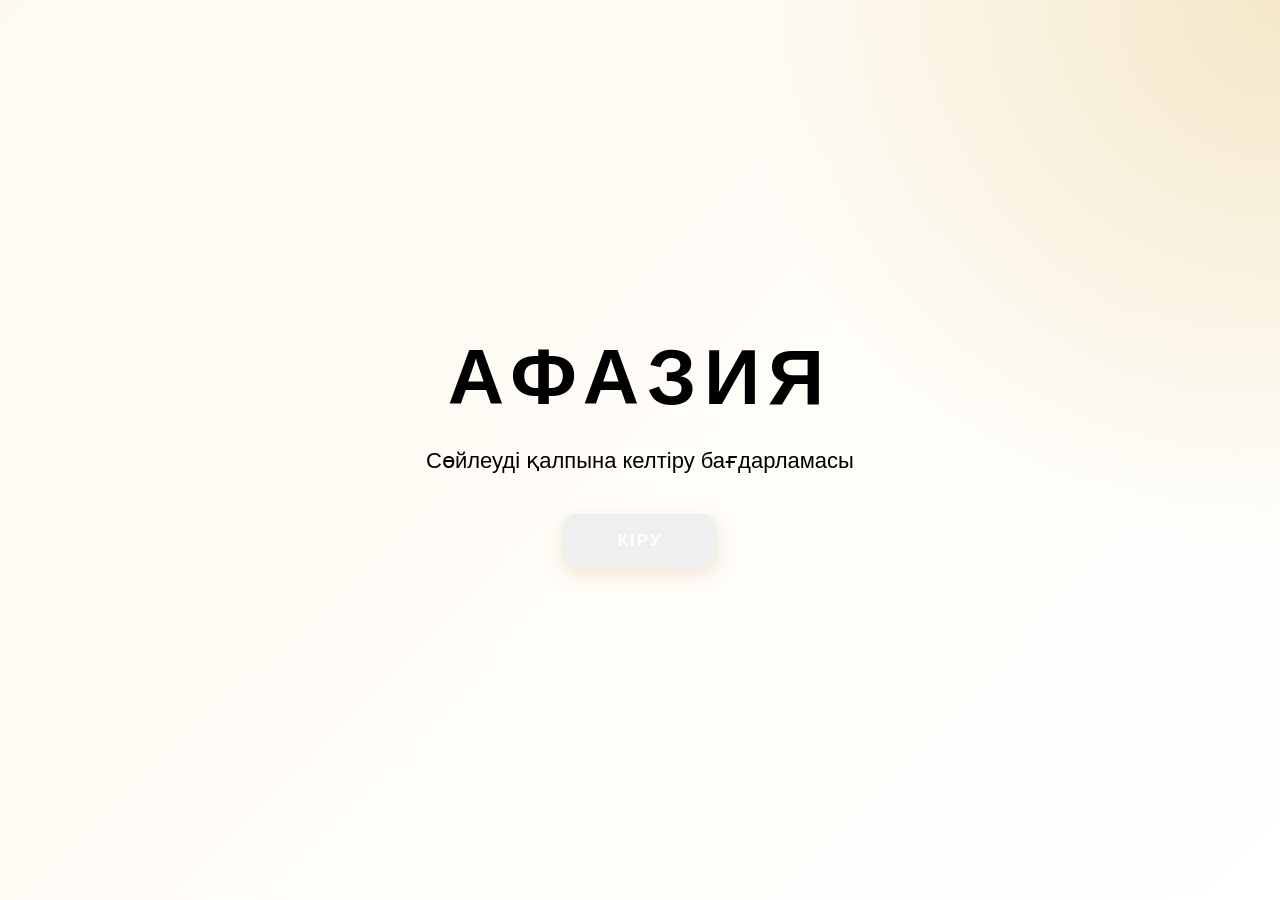
==== commit 7c2770e1: "Update HTML structure and content for clarity" ====
--- a/index.html
+++ b/index.html
@@ -1,110 +1,85 @@
 <!DOCTYPE html>
 <html lang="kk">
 <head>
-<meta charset="UTF-8">
-<meta name="viewport" content="width=device-width, initial-scale=1.0">
-<title>АФАЗИЯ | ТІЛАШАР</title>
-<link rel="stylesheet" href="style.css">
+    <meta charset="UTF-8">
+    <meta name="viewport" content="width=device-width, initial-scale=1.0">
+    <title>ТІЛАШАР — Афазия</title>
+    <link rel="stylesheet" href="style.css">
 </head>
 <body>
-<!-- 1. БАСТЫ БЕТ -->
-<section id="home" class="home-panel">
-<div class="home-content">
-    <div class="home-logo">✦ ТІЛАШАР ✦</div>
+<!-- БАСТЫ БЕТ -->
+<section id="home">
     <h1>АФАЗИЯ</h1>
     <p>Сөйлеуді қалпына келтіру бағдарламасы</p>
-    <button type="button" class="start-button" onclick="enterProgram()">
-        КІРУ →
+    <button onclick="enterProgram()">КІРУ</button>
+</section>
+<!-- БАҒДАРЛАМА МӘЗІРІ -->
+<section id="program" style="display:none;">
+<header class="program-header">
+    <div class="logo">ТІЛАШАР</div>
+    <button class="cabinet-button" onclick="openLogopedCabinet()">
+        ЛОГОПЕД КАБИНЕТІ
+    </button>
+</header>
+<h1 class="program-title">АФАЗИЯ</h1>
+<p class="program-description">
+    Сөйлеу дағдыларын қалпына келтіруге арналған
+    логопедиялық түзету бағдарламасы
+</p>
+<div id="world-grid">
+    <button class="world-card" onclick="openSection('breathing')">
+        <span class="world-icon">🌬️</span>
+        ТЫНЫС АЛУ
+    </button>
+    <button class="world-card" onclick="openSection('articulation')">
+        <span class="world-icon">👄</span>
+        АРТИКУЛЯЦИЯ
+    </button>
+    <button class="world-card" onclick="openSection('vocabulary')">
+        <span class="world-icon">📚</span>
+        СӨЗДІК ҚОР
+    </button>
+    <button class="world-card" onclick="openSection('understanding')">
+        <span class="world-icon">👂</span>
+        СӨЙЛЕУДІ ТҮСІНУ
+    </button>
+    <button class="world-card" onclick="openSection('speech')">
+        <span class="world-icon">🗣️</span>
+        СӨЙЛЕУДІ ҚАЛЫПТАСТЫРУ
+    </button>
+    <button class="world-card" onclick="openSection('reading')">
+        <span class="world-icon">📖</span>
+        ОҚУ ЖӘНЕ ЖАЗУ
+    </button>
+    <button class="world-card" onclick="openSection('logorhythmics')">
+        <span class="world-icon">🎵</span>
+        ЛОГОРИТМИКА
+    </button>
+    <button class="world-card" onclick="openSection('results')">
+        <span class="world-icon">📊</span>
+        НӘТИЖЕЛЕР
+    </button>
+</div>
+<div id="section-content" style="display:none;"></div>
+</section>
+<!-- ЛОГОПЕД КАБИНЕТІНЕ ӨТУ -->
+<section id="logopedLogin" style="display:none;">
+<div class="login-box">
+    <div class="logo">ТІЛАШАР</div>
+    <h2>ЛОГОПЕД КАБИНЕТІ</h2>
+    <p>
+        Сөйлеу картасы, диагностика және
+        даму динамикасын бақылау жүйесі
+    </p>
+    <button onclick="enterLogopedCabinet()">
+        КАБИНЕТКЕ КІРУ
+    </button>
+    <button onclick="backToProgram()"
+        style="background:#f8f0df;color:#574735;">
+        ← БАС МӘЗІРГЕ ҚАЙТУ
     </button>
 </div>
 </section>
-<!-- 2. БАҒДАРЛАМА -->
-<section id="program" style="display:none;">
-<!-- ЖОҒАРҒЫ БӨЛІК -->
-<header class="main-header">
-    <div class="brand">✦ ТІЛАШАР</div>
-    <h1>АФАЗИЯ</h1>
-    <button class="cabinet-button" onclick="openLogopedCabinet()">
-        🩺 ЛОГОПЕД КАБИНЕТІ
-    </button>
-</header>
-<!-- БӨЛІМДЕР -->
-<main class="program-container">
-    <div class="program-heading">
-        <h2>СӨЙЛЕУ ӘЛЕМІНЕ ҚОШ КЕЛДІҢІЗ!</h2>
-        <p>Өзіңізге қажетті бөлімді таңдаңыз</p>
-    </div>
-    <div class="world-grid">
-        <button class="world-card" onclick="openSection('breathing', this)">
-            <span>🌬️</span>
-            <h3>ТЫНЫС АЛУ</h3>
-            <p>Тыныс алу жаттығулары</p>
-            <b>КІРУ →</b>
-        </button>
-        <button class="world-card" onclick="openSection('articulation', this)">
-            <span>👄</span>
-            <h3>АРТИКУЛЯЦИЯ</h3>
-            <p>Артикуляциялық жаттығулар</p>
-            <b>КІРУ →</b>
-        </button>
-        <button class="world-card" onclick="openSection('vocabulary', this)">
-            <span>📚</span>
-            <h3>СӨЗДІК ҚОР</h3>
-            <p>Сөздік қорды дамыту</p>
-            <b>КІРУ →</b>
-        </button>
-        <button class="world-card" onclick="openSection('understanding', this)">
-            <span>🧠</span>
-            <h3>СӨЙЛЕУДІ ТҮСІНУ</h3>
-            <p>Сөзді тыңдау және түсіну</p>
-            <b>КІРУ →</b>
-        </button>
-        <button class="world-card" onclick="openSection('speech', this)">
-            <span>💬</span>
-            <h3>СӨЙЛЕУДІ ҚАЛЫПТАСТЫРУ</h3>
-            <p>Сөйлеу дағдыларын дамыту</p>
-            <b>КІРУ →</b>
-        </button>
-        <button class="world-card" onclick="openSection('reading', this)">
-            <span>📖</span>
-            <h3>ОҚУ ЖӘНЕ ЖАЗУ</h3>
-            <p>Оқу және жазу тапсырмалары</p>
-            <b>КІРУ →</b>
-        </button>
-        <button class="world-card" onclick="openSection('logorhythmics', this)">
-            <span>🎵</span>
-            <h3>ЛОГОРИТМИКА</h3>
-            <p>Қимыл мен ырғақ жаттығулары</p>
-            <b>КІРУ →</b>
-        </button>
-        <button class="world-card" onclick="openSection('results', this)">
-            <span>🏆</span>
-            <h3>НӘТИЖЕЛЕР</h3>
-            <p>Жетістіктер мен көрсеткіштер</p>
-            <b>КІРУ →</b>
-        </button>
-    </div>
-    <div id="section-content" style="display:none;"></div>
-    <button type="button" class="back-button" onclick="showProgramMenu()">
-        ← БӨЛІМДЕРГЕ ҚАЙТУ
-    </button>
-</main>
-</section>
 <script src="script.js"></script>
-<script>
-function enterProgram() {
-    document.getElementById('home').style.display = 'none';
-    document.getElementById('program').style.display = 'block';
-}
-function openLogopedCabinet() {
-    window.location.href = 'cabinet.html';
-}
-function showProgramMenu() {
-    document.getElementById('section-content').style.display = 'none';
-    document.querySelector('.world-grid').style.display = 'grid';
-    document.querySelector('.program-heading').style.display = 'block';
-    document.querySelector('.back-button').style.display = 'none';
-}
-</script>
 </body>
 </html>
--- a/style.css
+++ b/style.css
@@ -1,14 +1,12 @@
-@import url(‘https://fonts.googleapis.com/css2?family=Cinzel:wght@500;600;700;800&family=Nunito:wght@400;500;600;700;800;900&display=swap’);
-
 :root {
-–dark: #31090e;
-–red: #761923;
-–red-light: #a52a35;
-–gold: #d7ad55;
-–gold-light: #f2d58d;
-–cream: #fff8e9;
-–text: #54151b;
+–gold: #b58a43;
+–gold-light: #e6c98e;
+–cream: #fffaf0;
 –white: #ffffff;
+–text: #574735;
+–muted: #8d7b65;
+–border: #eadcc3;
+–soft: #f8f0df;
 }
 
 * {
@@ -17,442 +15,242 @@
     box-sizing: border-box;
     }
 
+html {
+scroll-behavior: smooth;
+}
+
 body {
-min-height: 100vh;
-background:
-radial-gradient(circle at top right, #84232d, transparent 40%),
-linear-gradient(135deg, #26070b, #4b1018 55%, #24060a);
-color: var(–cream);
-font-family: ‘Nunito’, sans-serif;
-}
-
-button,
-input,
-textarea,
-select {
-font: inherit;
+font-family: Arial, sans-serif;
+background: var(–cream);
+color: var(–text);
+min-height: 100vh;
 }
 
 button {
+font-family: inherit;
 cursor: pointer;
-transition: .25s ease;
-}
-
-/* БАСТЫ БЕТ */
-
-.home-panel {
+}
+
+button:hover {
+filter: brightness(0.97);
+}
+
+#home {
 min-height: 100vh;
 display: flex;
+flex-direction: column;
 justify-content: center;
 align-items: center;
 text-align: center;
 padding: 25px;
-}
-
-.home-content {
-max-width: 750px;
-padding: 55px 30px;
-border: 1px solid var(–gold);
-border-radius: 30px;
-background: linear-gradient(145deg, #5c151e, #30090e);
-box-shadow: 0 20px 60px #0007;
-}
-
-.home-logo,
-.logo {
-font-family: ‘Cinzel’, serif;
-color: var(–gold-light);
-font-size: 25px;
-font-weight: 800;
-letter-spacing: 4px;
-}
-
-.home-content h1 {
-font-family: ‘Cinzel’, serif;
-font-size: clamp(42px, 8vw, 75px);
-color: var(–gold);
-margin: 25px 0;
+background:
+radial-gradient(circle at top right, #f5e8c9, transparent 35%),
+linear-gradient(135deg, #fffaf0, #ffffff);
+}
+
+#home h1 {
+color: var(–gold);
+font-size: clamp(42px, 9vw, 78px);
 letter-spacing: 8px;
-}
-
-.home-content p {
-font-size: 18px;
-line-height: 1.8;
-color: #f8e9c7;
+margin-bottom: 20px;
+}
+
+#home p {
+color: var(–muted);
+font-size: clamp(16px, 3vw, 22px);
 margin-bottom: 35px;
-}
-
-/* БАТЫРМАЛАР */
-
-.enter-button,
-.cabinet-button,
-.back-button {
-border: 1px solid var(–gold);
-border-radius: 12px;
-background: linear-gradient(135deg, #d7ad55, #a87927);
-color: #3b0a10;
-padding: 14px 24px;
-font-weight: 900;
-letter-spacing: 1px;
-}
-
-.enter-button:hover,
-.cabinet-button:hover,
-.back-button:hover {
-transform: translateY(-3px);
-box-shadow: 0 8px 20px #0005;
-}
-
-/* ЖОҒАРҒЫ БӨЛІК */
-
-.main-header {
-min-height: 85px;
-padding: 15px 30px;
+line-height: 1.6;
+}
+
+#home button {
+background: var(–gold);
+color: white;
+border: none;
+border-radius: 14px;
+padding: 17px 55px;
+font-size: 17px;
+font-weight: bold;
+letter-spacing: 2px;
+box-shadow: 0 6px 18px rgba(181, 138, 67, 0.2);
+}
+
+#program {
+min-height: 100vh;
+padding: 20px;
+background: var(–cream);
+}
+
+header {
+width: 100%;
+}
+
+.program-header {
 display: flex;
 justify-content: space-between;
 align-items: center;
 gap: 15px;
+padding: 15px 5px 25px;
+border-bottom: 1px solid var(–border);
 flex-wrap: wrap;
-border-bottom: 1px solid #c69b4360;
-background: #25070bdc;
-box-shadow: 0 5px 20px #0004;
 }
 
 .logo {
-cursor: pointer;
-}
-
-.header-title {
-color: var(–gold);
-font-family: ‘Cinzel’, serif;
-font-weight: 800;
-font-size: 22px;
-letter-spacing: 3px;
-text-align: center;
+color: var(–gold);
+font-size: 25px;
+font-weight: bold;
+letter-spacing: 2px;
 }
 
 .cabinet-button {
-padding: 12px 17px;
-}
-
-/* НЕГІЗГІ МАКЕТ */
-
-.main-layout {
-display: grid;
-grid-template-columns: 260px 1fr;
-min-height: calc(100vh - 85px);
-}
-
-.sidebar {
-padding: 25px 15px;
-background: #29080e;
-border-right: 1px solid #c69b4350;
-}
-
-.sidebar h2 {
-color: var(–gold);
-text-align: center;
-margin-bottom: 25px;
-font-family: ‘Cinzel’, serif;
-}
-
-.menu-button {
-display: block;
-width: 100%;
-text-align: left;
-padding: 15px;
-margin-bottom: 12px;
+background: white;
+color: var(–gold);
+border: 1px solid var(–gold-light);
+padding: 12px 18px;
 border-radius: 12px;
-border: 1px solid #a8792760;
-background: #52121b;
-color: var(–cream);
-font-weight: 800;
-}
-
-.menu-button:hover,
-.menu-button.active {
-background: linear-gradient(135deg, #d7ad55, #a87927);
-color: #31090e;
-transform: translateX(4px);
-}
-
-/* НЕГІЗГІ МАЗМҰН */
-
-.main-content {
-padding: 30px;
-min-width: 0;
-}
-
-.welcome-box {
-padding: 35px 25px;
-text-align: center;
-border: 1px solid var(–gold);
-border-radius: 22px;
-background: linear-gradient(135deg, #741b27, #3a0b12);
-box-shadow: 0 12px 30px #0004;
-}
-
-.welcome-box h1 {
-color: var(–gold-light);
-font-family: ‘Cinzel’, serif;
-margin: 15px 0;
-}
-
-.welcome-box p {
-line-height: 1.8;
-}
-
-.welcome-icon {
-font-size: 45px;
-}
-
-.section-heading {
-color: var(–gold);
-font-family: ‘Cinzel’, serif;
-margin: 35px 0 20px;
-text-align: center;
-}
-
-/* КАРТОЧКАЛАР */
-
+font-weight: bold;
+}
+
+.program-title {
+text-align: center;
+margin: 35px 0 10px;
+color: var(–gold);
+font-size: clamp(27px, 5vw, 40px);
+}
+
+.program-description {
+text-align: center;
+color: var(–muted);
+line-height: 1.6;
+margin-bottom: 30px;
+}
+
+#world-grid,
 .world-grid {
 display: grid;
 grid-template-columns: repeat(auto-fit, minmax(210px, 1fr));
-gap: 20px;
-margin-top: 25px;
-}
-
-.world-card {
+gap: 18px;
+max-width: 1100px;
+margin: 30px auto;
+}
+
+.world-card,
+.world-button,
+.menu-card {
+background: var(–white);
+border: 1px solid var(–border);
+border-radius: 18px;
+padding: 25px 18px;
+color: var(–text);
+text-align: center;
+font-size: 16px;
+font-weight: bold;
+box-shadow: 0 5px 18px rgba(120, 90, 40, 0.05);
+transition: 0.2s;
+}
+
+.world-card:hover,
+.world-button:hover,
+.menu-card:hover {
+transform: translateY(-4px);
+border-color: var(–gold);
+box-shadow: 0 8px 20px rgba(120, 90, 40, 0.12);
+}
+
+.world-card .icon,
+.world-icon {
 display: block;
+font-size: 35px;
+margin-bottom: 12px;
+}
+
+#section-content {
+max-width: 950px;
+margin: 30px auto;
+padding: 25px;
+background: white;
+border: 1px solid var(–border);
+border-radius: 18px;
+line-height: 1.7;
+}
+
+#section-content h2,
+#section-content h3 {
+color: var(–gold);
+margin-bottom: 15px;
+}
+
+#section-content p {
+color: var(–muted);
+margin-bottom: 12px;
+}
+
+#logopedLogin {
+min-height: 100vh;
+padding: 25px;
+display: flex;
+justify-content: center;
+align-items: center;
+background: var(–cream);
+}
+
+.login-box {
 width: 100%;
-padding: 25px 18px;
-border: 1px solid var(–gold);
-border-radius: 18px;
-background: linear-gradient(145deg, #fff8e9, #f1dfb9);
-color: var(–text);
-text-align: center;
-box-shadow: 0 8px 20px #0003;
-}
-
-.world-card:hover {
-transform: translateY(-6px);
-box-shadow: 0 15px 30px #0005;
-}
-
-.world-card span {
-display: block;
-font-size: 42px;
-margin-bottom: 12px;
-}
-
-.world-card h3 {
-font-size: 17px;
-margin-bottom: 10px;
-font-weight: 900;
-}
-
-.world-card p {
-font-size: 14px;
-line-height: 1.5;
-}
-
-/* БӨЛІМДЕР */
-
-.game-section {
-padding: 30px;
-border: 1px solid var(–gold);
-border-radius: 20px;
-background: linear-gradient(145deg, #fff8e9, #f1dfb9);
-color: var(–text);
-box-shadow: 0 12px 30px #0004;
-}
-
-.game-section h1,
-.game-section h2,
-.game-section h3 {
-margin-bottom: 15px;
-}
-
-.game-section p {
-line-height: 1.7;
-}
-
-/* КАБИНЕТ */
-
-.cabinet-container,
-.diagnostics-container {
-max-width: 1150px;
-margin: 30px auto;
-padding: 20px;
-}
-
-.patient-form {
-margin: 30px 0;
-padding: 30px;
-border: 1px solid var(–gold);
-border-radius: 20px;
-background: var(–cream);
-color: var(–text);
-}
-
-.patient-form h2 {
+max-width: 450px;
+padding: 35px 25px;
+text-align: center;
+background: white;
+border: 1px solid var(–border);
+border-radius: 22px;
+box-shadow: 0 8px 25px rgba(120, 90, 40, 0.08);
+}
+
+.login-box h2 {
+color: var(–gold);
 margin-bottom: 20px;
-color: var(–red);
-}
-
-.patient-form label {
-display: block;
-margin: 15px 0 7px;
-font-weight: 900;
-}
-
-.patient-form input,
-.patient-form textarea {
-width: 100%;
-padding: 13px;
-border: 1px solid #c69b43;
-border-radius: 10px;
-background: white;
-color: var(–text);
-outline: none;
-}
-
-.patient-form input:focus,
-.patient-form textarea:focus {
-border-color: var(–red);
-box-shadow: 0 0 0 3px #a52a3520;
-}
-
-.patient-form .enter-button {
-margin-top: 20px;
-}
-
-/* НӘТИЖЕ */
-
-.result-item {
-margin: 15px 0;
-padding: 20px;
-border-radius: 14px;
-border: 1px solid #c69b43;
-background: #fffdf6;
-color: var(–text);
-}
-
-.result-item h3 {
-color: var(–red);
-margin-bottom: 12px;
-}
-
-.result-item p {
-margin: 7px 0;
-}
-
-.result-list {
-display: grid;
-gap: 12px;
-}
-
-/* ДИАГНОСТИКА */
-
-.diagnostic-heading {
-color: var(–gold-light);
-}
-
-.diagnostic-card {
-font-family: ‘Nunito’, sans-serif;
-}
-
-#taskArea,
-#diagnosticResult {
-margin-top: 25px;
-padding: 25px;
-border: 1px solid var(–gold);
-border-radius: 20px;
-background: var(–cream);
-color: var(–text);
-}
-
-#taskArea h2,
-#diagnosticResult h2 {
-color: var(–red);
-margin-bottom: 20px;
-}
-
-.diagnostic-select {
-background: var(–cream);
-color: var(–text);
-}
-
-/* ҚОРЫТЫНДЫ */
-
-#speechConclusion {
+}
+
+.login-box button {
 width: 100%;
 padding: 15px;
-margin: 12px 0;
-border: 1px solid var(–gold);
-border-radius: 10px;
-resize: vertical;
+margin-top: 15px;
+background: var(–gold);
+color: white;
+border: none;
+border-radius: 12px;
+font-size: 15px;
+font-weight: bold;
+}
+
+.back-button {
+background: white;
+color: var(–text);
+border: 1px solid var(–gold-light);
+padding: 11px 18px;
+border-radius: 12px;
+}
+
+input,
+select,
+textarea {
 font-family: inherit;
 }
 
-/* ҰЯЛЫ ТЕЛЕФОНҒА БЕЙІМДЕУ */
-
-@media (max-width: 800px) {
-.main-layout {
-grid-template-columns: 1fr;
-}
-
-.sidebar {
-    border-right: none;
-    border-bottom: 1px solid #c69b4350;
-}
-.sidebar h2 {
-    margin-bottom: 15px;
-}
-.menu-button {
-    display: inline-block;
-    width: auto;
-    margin: 5px;
-}
-.main-content {
-    padding: 15px;
-}
-.main-header {
-    justify-content: center;
-    text-align: center;
-}
-.header-title {
-    width: 100%;
-    order: 3;
-    font-size: 18px;
-}
+@media (max-width: 600px) {
+#program {
+padding: 14px;
+}
+
+.program-header {
+    align-items: flex-start;
+}
+.logo {
+    font-size: 21px;
+}
+#world-grid,
 .world-grid {
-    grid-template-columns: repeat(2, minmax(0, 1fr));
-    gap: 12px;
-}
-.world-card {
-    padding: 18px 10px;
-}
-.cabinet-container,
-.diagnostics-container {
-    padding: 12px;
-}
-
-}
-
-@media (max-width: 430px) {
-.world-grid {
-grid-template-columns: 1fr;
-}
-
-.home-content {
-    padding: 35px 18px;
-}
-.home-content p {
-    font-size: 15px;
-}
-.game-section,
-.patient-form {
+    grid-template-columns: 1fr;
+}
+#section-content {
     padding: 18px;
 }
 
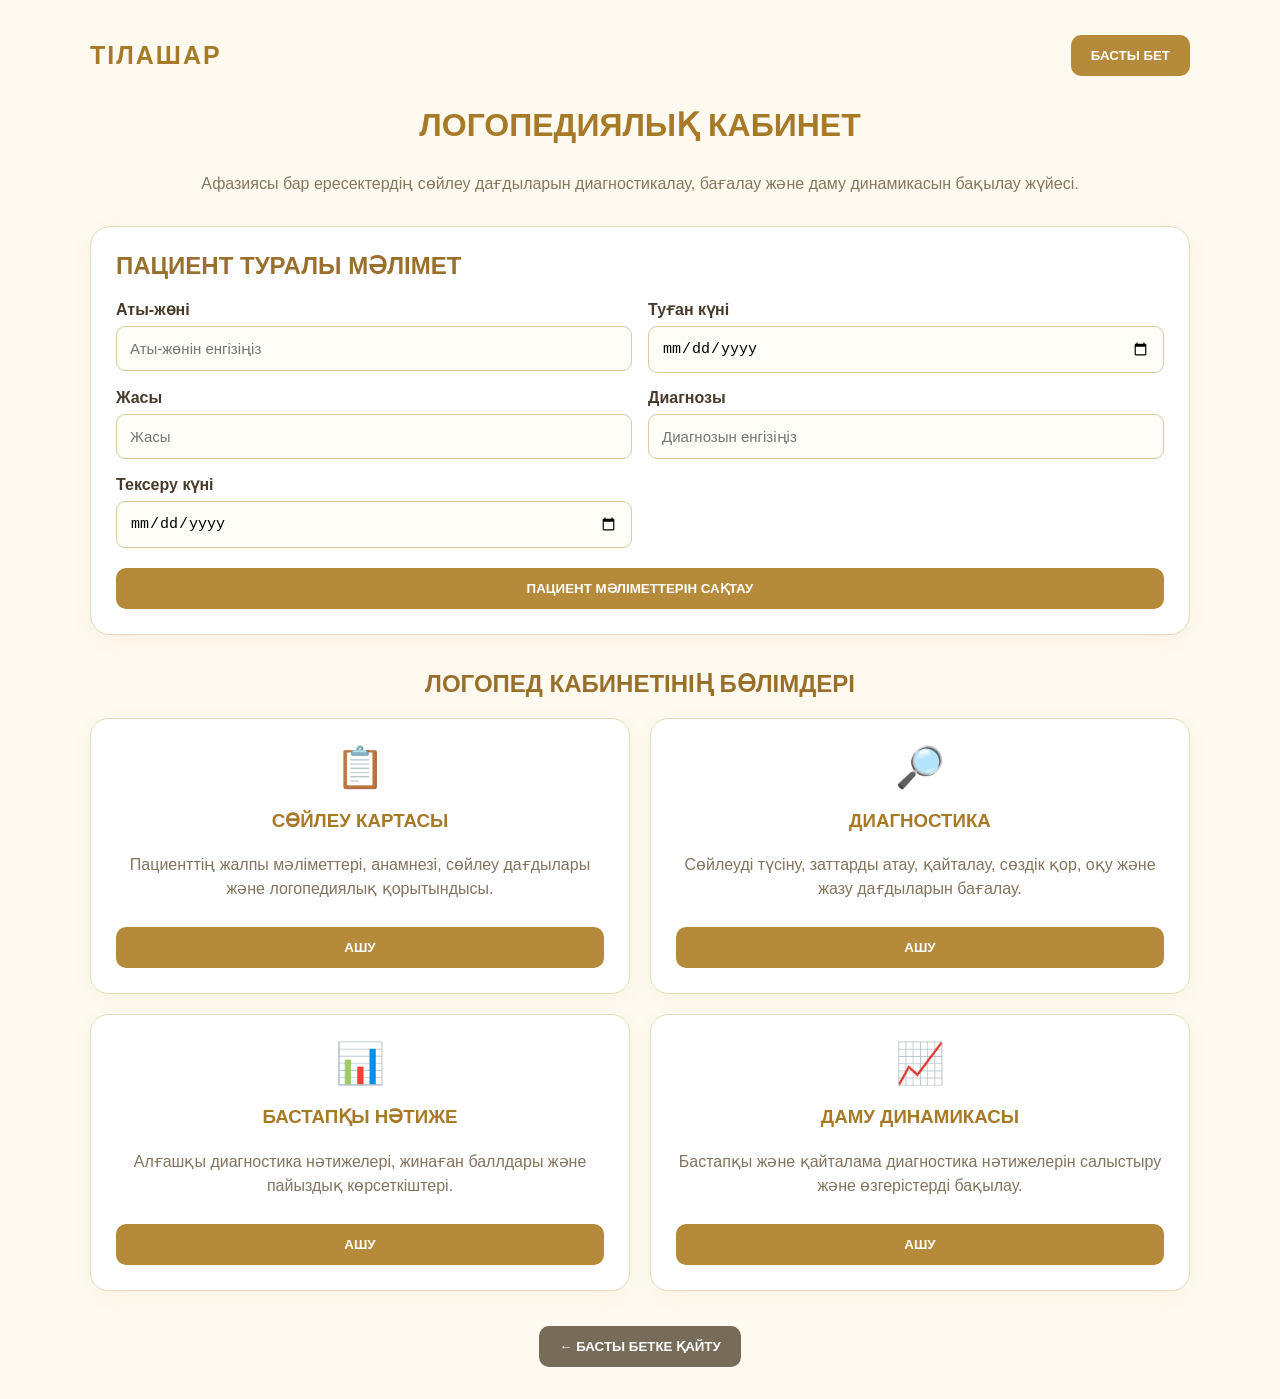
==== commit a6e82485: "Update index.html" ====
--- a/index.html
+++ b/index.html
@@ -3,83 +3,312 @@
 <head>
     <meta charset="UTF-8">
     <meta name="viewport" content="width=device-width, initial-scale=1.0">
-    <title>ТІЛАШАР — Афазия</title>
-    <link rel="stylesheet" href="style.css">
+    <title>ТІЛАШАР — Логопед кабинеті</title>
+<style>
+    * {
+        box-sizing: border-box;
+    }
+    body {
+        margin: 0;
+        padding: 20px;
+        font-family: Arial, sans-serif;
+        background: #fffaf0;
+        color: #493b2b;
+    }
+    .header {
+        max-width: 1100px;
+        margin: 15px auto 30px;
+        display: flex;
+        justify-content: space-between;
+        align-items: center;
+        gap: 15px;
+    }
+    .logo {
+        font-size: 25px;
+        font-weight: bold;
+        color: #a77a27;
+        letter-spacing: 2px;
+    }
+    .header button,
+    button {
+        border: none;
+        border-radius: 10px;
+        padding: 13px 20px;
+        background: #b58a3b;
+        color: white;
+        font-weight: bold;
+        cursor: pointer;
+        transition: .2s;
+    }
+    button:hover {
+        background: #94702e;
+        transform: translateY(-2px);
+    }
+    .container {
+        max-width: 1100px;
+        margin: auto;
+    }
+    .page-title {
+        text-align: center;
+        margin-bottom: 30px;
+    }
+    .page-title h1 {
+        color: #a77a27;
+        font-size: 32px;
+    }
+    .page-title p {
+        color: #85765e;
+        line-height: 1.6;
+    }
+    .patient-form {
+        background: white;
+        padding: 25px;
+        border: 1px solid #ead9b7;
+        border-radius: 20px;
+        margin-bottom: 30px;
+        box-shadow: 0 5px 20px rgba(120, 90, 40, .06);
+    }
+    .patient-form h2 {
+        color: #98702c;
+        margin-top: 0;
+    }
+    .form-grid {
+        display: grid;
+        grid-template-columns: repeat(2, 1fr);
+        gap: 16px;
+    }
+    .field {
+        display: flex;
+        flex-direction: column;
+        gap: 7px;
+    }
+    .field label {
+        font-weight: bold;
+    }
+    .field input {
+        width: 100%;
+        padding: 13px;
+        border: 1px solid #ddc99f;
+        border-radius: 9px;
+        font-size: 15px;
+        background: #fffdf8;
+    }
+    .save-button {
+        margin-top: 20px;
+        width: 100%;
+    }
+    .message {
+        margin-top: 15px;
+        padding: 12px;
+        border-radius: 9px;
+    }
+    .message.success {
+        background: #e9f7e9;
+        color: #286b35;
+    }
+    .message.error {
+        background: #ffe9e5;
+        color: #a33b30;
+    }
+    .menu-title {
+        text-align: center;
+        color: #98702c;
+        margin: 35px 0 20px;
+    }
+    .menu-grid {
+        display: grid;
+        grid-template-columns: repeat(2, 1fr);
+        gap: 20px;
+    }
+    .menu-card {
+        background: white;
+        border: 1px solid #ead9b7;
+        border-radius: 18px;
+        padding: 25px;
+        text-align: center;
+        box-shadow: 0 5px 20px rgba(120, 90, 40, .05);
+    }
+    .menu-card .icon {
+        font-size: 40px;
+        margin-bottom: 12px;
+    }
+    .menu-card h3 {
+        color: #a77a27;
+        min-height: 25px;
+    }
+    .menu-card p {
+        color: #82745f;
+        line-height: 1.5;
+        min-height: 45px;
+    }
+    .open-button {
+        width: 100%;
+        margin-top: 10px;
+    }
+    #patientContent {
+        display: none;
+        margin: 25px auto;
+    }
+    .back-home {
+        display: block;
+        margin: 35px auto 10px;
+        background: #776b59;
+    }
+    @media(max-width: 650px) {
+        body {
+            padding: 12px;
+        }
+        .header {
+            flex-direction: column;
+        }
+        .form-grid,
+        .menu-grid {
+            grid-template-columns: 1fr;
+        }
+        .patient-form {
+            padding: 17px;
+        }
+        .page-title h1 {
+            font-size: 26px;
+        }
+    }
+</style>
 </head>
 <body>
-<!-- БАСТЫ БЕТ -->
-<section id="home">
-    <h1>АФАЗИЯ</h1>
-    <p>Сөйлеуді қалпына келтіру бағдарламасы</p>
-    <button onclick="enterProgram()">КІРУ</button>
+<header class="header">
+    <div class="logo">ТІЛАШАР</div>
+<button onclick="window.location.href='index.html'">
+    БАСТЫ БЕТ
+</button>
+</header>
+<main class="container">
+<section class="page-title">
+    <h1>ЛОГОПЕДИЯЛЫҚ КАБИНЕТ</h1>
+    <p>
+        Афазиясы бар ересектердің сөйлеу дағдыларын
+        диагностикалау, бағалау және даму динамикасын бақылау жүйесі.
+    </p>
 </section>
-<!-- БАҒДАРЛАМА МӘЗІРІ -->
-<section id="program" style="display:none;">
-<header class="program-header">
-    <div class="logo">ТІЛАШАР</div>
-    <button class="cabinet-button" onclick="openLogopedCabinet()">
-        ЛОГОПЕД КАБИНЕТІ
-    </button>
-</header>
-<h1 class="program-title">АФАЗИЯ</h1>
-<p class="program-description">
-    Сөйлеу дағдыларын қалпына келтіруге арналған
-    логопедиялық түзету бағдарламасы
-</p>
-<div id="world-grid">
-    <button class="world-card" onclick="openSection('breathing')">
-        <span class="world-icon">🌬️</span>
-        ТЫНЫС АЛУ
-    </button>
-    <button class="world-card" onclick="openSection('articulation')">
-        <span class="world-icon">👄</span>
-        АРТИКУЛЯЦИЯ
-    </button>
-    <button class="world-card" onclick="openSection('vocabulary')">
-        <span class="world-icon">📚</span>
-        СӨЗДІК ҚОР
-    </button>
-    <button class="world-card" onclick="openSection('understanding')">
-        <span class="world-icon">👂</span>
-        СӨЙЛЕУДІ ТҮСІНУ
-    </button>
-    <button class="world-card" onclick="openSection('speech')">
-        <span class="world-icon">🗣️</span>
-        СӨЙЛЕУДІ ҚАЛЫПТАСТЫРУ
-    </button>
-    <button class="world-card" onclick="openSection('reading')">
-        <span class="world-icon">📖</span>
-        ОҚУ ЖӘНЕ ЖАЗУ
-    </button>
-    <button class="world-card" onclick="openSection('logorhythmics')">
-        <span class="world-icon">🎵</span>
-        ЛОГОРИТМИКА
-    </button>
-    <button class="world-card" onclick="openSection('results')">
-        <span class="world-icon">📊</span>
-        НӘТИЖЕЛЕР
-    </button>
-</div>
-<div id="section-content" style="display:none;"></div>
+<!-- ПАЦИЕНТ МӘЛІМЕТТЕРІ -->
+<section class="patient-form">
+    <h2>ПАЦИЕНТ ТУРАЛЫ МӘЛІМЕТ</h2>
+    <form id="patientForm">
+        <div class="form-grid">
+            <div class="field">
+                <label for="fullName">Аты-жөні</label>
+                <input
+                    type="text"
+                    id="fullName"
+                    placeholder="Аты-жөнін енгізіңіз"
+                    required
+                >
+            </div>
+            <div class="field">
+                <label for="birthDate">Туған күні</label>
+                <input
+                    type="date"
+                    id="birthDate"
+                    required
+                >
+            </div>
+            <div class="field">
+                <label for="age">Жасы</label>
+                <input
+                    type="number"
+                    id="age"
+                    placeholder="Жасы"
+                    readonly
+                >
+            </div>
+            <div class="field">
+                <label for="diagnosis">Диагнозы</label>
+                <input
+                    type="text"
+                    id="diagnosis"
+                    placeholder="Диагнозын енгізіңіз"
+                >
+            </div>
+            <div class="field">
+                <label for="testDate">Тексеру күні</label>
+                <input
+                    type="date"
+                    id="testDate"
+                >
+            </div>
+        </div>
+        <button type="submit" class="save-button">
+            ПАЦИЕНТ МӘЛІМЕТТЕРІН САҚТАУ
+        </button>
+        <div id="patientMessage"></div>
+    </form>
 </section>
-<!-- ЛОГОПЕД КАБИНЕТІНЕ ӨТУ -->
-<section id="logopedLogin" style="display:none;">
-<div class="login-box">
-    <div class="logo">ТІЛАШАР</div>
-    <h2>ЛОГОПЕД КАБИНЕТІ</h2>
-    <p>
-        Сөйлеу картасы, диагностика және
-        даму динамикасын бақылау жүйесі
-    </p>
-    <button onclick="enterLogopedCabinet()">
-        КАБИНЕТКЕ КІРУ
-    </button>
-    <button onclick="backToProgram()"
-        style="background:#f8f0df;color:#574735;">
-        ← БАС МӘЗІРГЕ ҚАЙТУ
-    </button>
-</div>
+<!-- КАБИНЕТТІҢ НЕГІЗГІ БӨЛІМДЕРІ -->
+<h2 class="menu-title">ЛОГОПЕД КАБИНЕТІНІҢ БӨЛІМДЕРІ</h2>
+<section id="cabinetMenu" class="menu-grid">
+    <div class="menu-card">
+        <div class="icon">📋</div>
+        <h3>СӨЙЛЕУ КАРТАСЫ</h3>
+        <p>
+            Пациенттің жалпы мәліметтері, анамнезі,
+            сөйлеу дағдылары және логопедиялық қорытындысы.
+        </p>
+        <button
+            class="open-button"
+            onclick="showPatientSection('speechCard')">
+            АШУ
+        </button>
+    </div>
+    <div class="menu-card">
+        <div class="icon">🔎</div>
+        <h3>ДИАГНОСТИКА</h3>
+        <p>
+            Сөйлеуді түсіну, заттарды атау, қайталау,
+            сөздік қор, оқу және жазу дағдыларын бағалау.
+        </p>
+        <button
+            class="open-button"
+            onclick="showPatientSection('diagnostics')">
+            АШУ
+        </button>
+    </div>
+    <div class="menu-card">
+        <div class="icon">📊</div>
+        <h3>БАСТАПҚЫ НӘТИЖЕ</h3>
+        <p>
+            Алғашқы диагностика нәтижелері,
+            жинаған баллдары және пайыздық көрсеткіштері.
+        </p>
+        <button
+            class="open-button"
+            onclick="showPatientSection('initialResult')">
+            АШУ
+        </button>
+    </div>
+    <div class="menu-card">
+        <div class="icon">📈</div>
+        <h3>ДАМУ ДИНАМИКАСЫ</h3>
+        <p>
+            Бастапқы және қайталама диагностика нәтижелерін
+            салыстыру және өзгерістерді бақылау.
+        </p>
+        <button
+            class="open-button"
+            onclick="showPatientSection('dynamics')">
+            АШУ
+        </button>
+    </div>
 </section>
-<script src="script.js"></script>
+<!-- ТАҢДАЛҒАН БӨЛІМ ОСЫ ЖЕРДЕ АШЫЛАДЫ -->
+<section id="patientContent"></section>
+<button
+    class="back-home"
+    onclick="window.location.href='index.html'">
+    ← БАСТЫ БЕТКЕ ҚАЙТУ
+</button>
+</main>
+<!-- JAVASCRIPT ФАЙЛДАРЫ -->
+<script src="cabinet.js"></script>
+<script src="speech-card.js"></script>
+<script src="dynamics.js"></script>
 </body>
 </html>
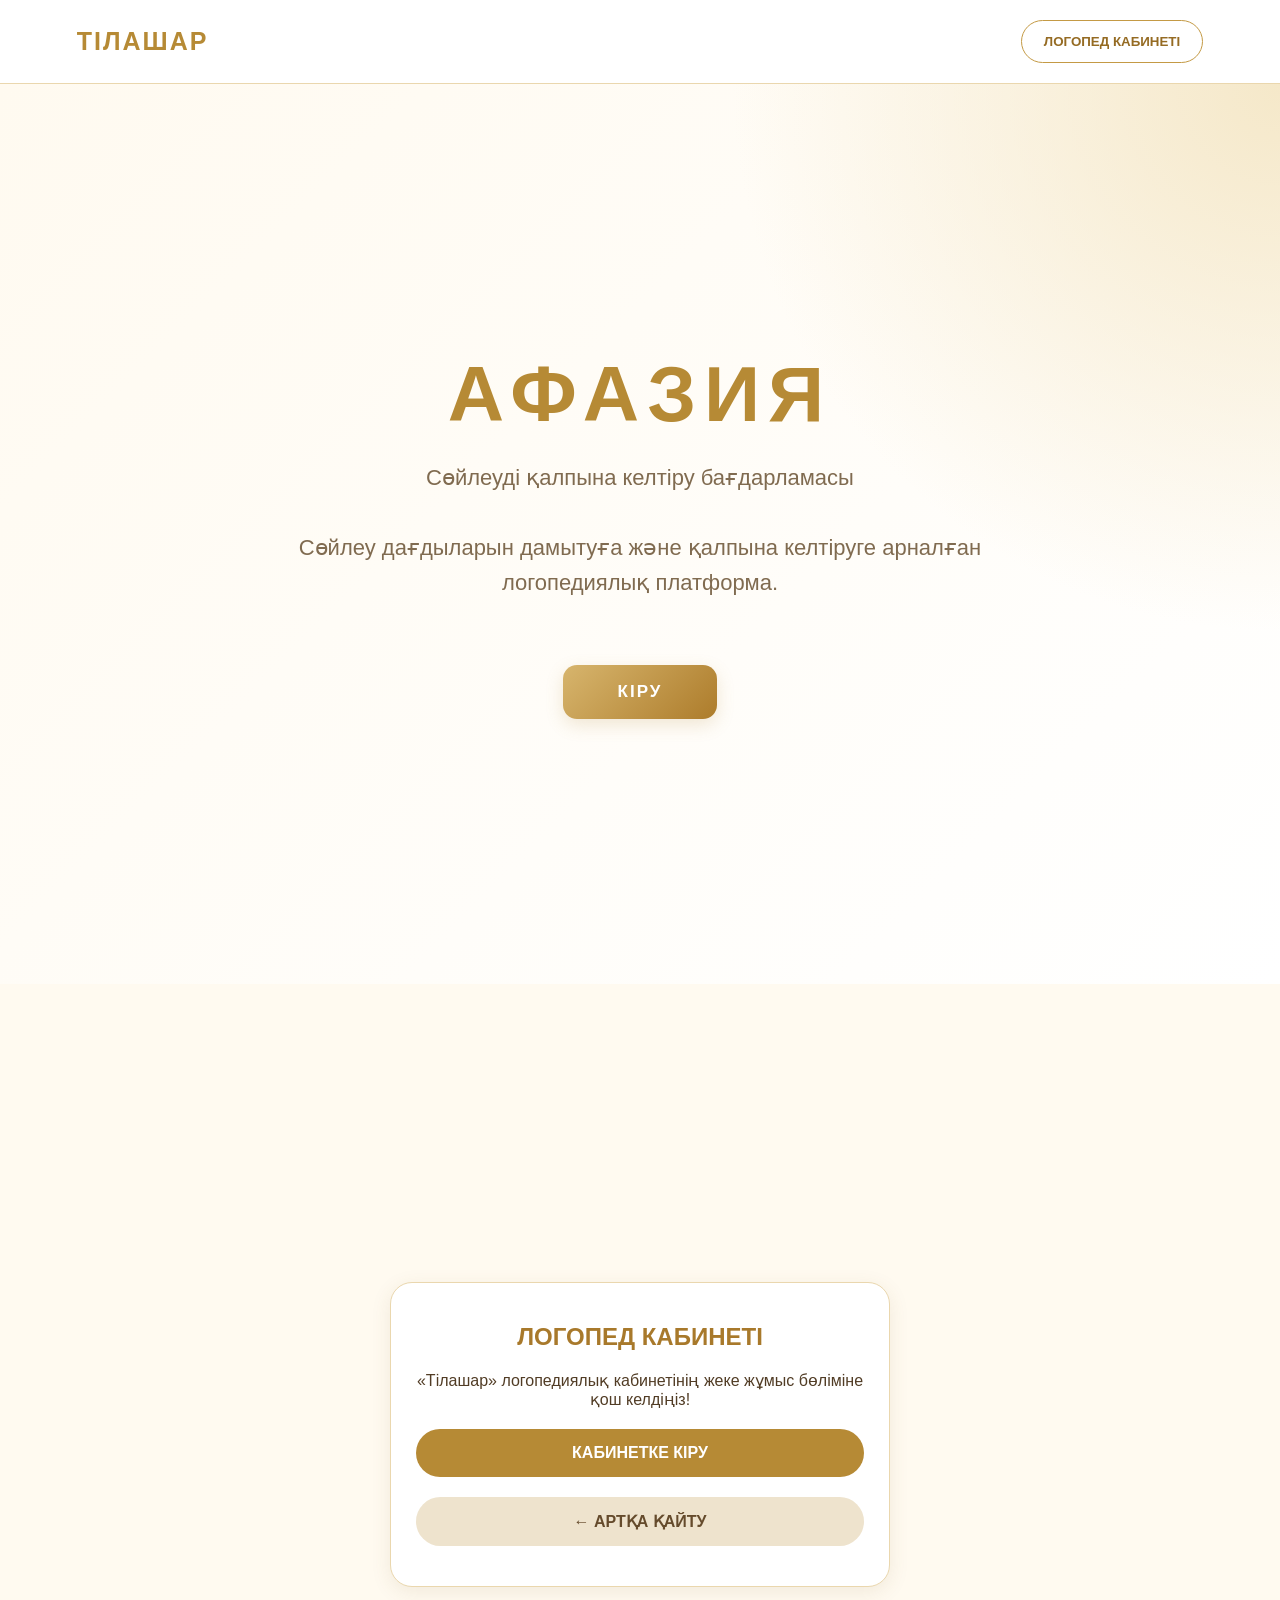
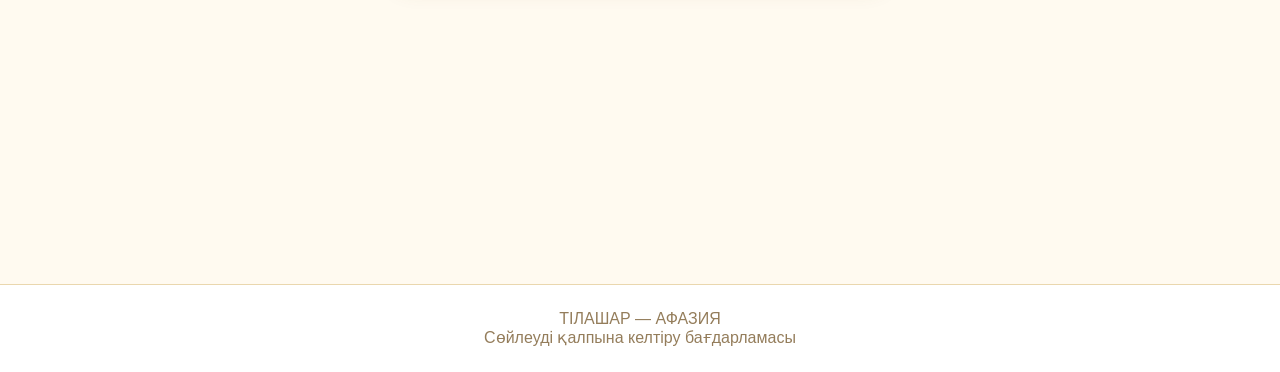
==== commit 922c269a: "Update title and styling in index.html" ====
--- a/index.html
+++ b/index.html
@@ -3,312 +3,371 @@
 <head>
     <meta charset="UTF-8">
     <meta name="viewport" content="width=device-width, initial-scale=1.0">
-    <title>ТІЛАШАР — Логопед кабинеті</title>
+    <title>ТІЛАШАР — Афазия</title>
+    <link rel="stylesheet" href="style.css">
 <style>
     * {
         box-sizing: border-box;
     }
     body {
         margin: 0;
-        padding: 20px;
         font-family: Arial, sans-serif;
         background: #fffaf0;
-        color: #493b2b;
-    }
-    .header {
-        max-width: 1100px;
-        margin: 15px auto 30px;
+        color: #513c25;
+    }
+    button {
+        cursor: pointer;
+        font-family: inherit;
+    }
+    .top-header {
         display: flex;
         justify-content: space-between;
         align-items: center;
-        gap: 15px;
+        padding: 20px 6%;
+        background: #fff;
+        border-bottom: 1px solid #ead7ae;
     }
     .logo {
         font-size: 25px;
         font-weight: bold;
-        color: #a77a27;
+        color: #b68a35;
         letter-spacing: 2px;
     }
-    .header button,
-    button {
+    .cabinet-button {
+        padding: 13px 22px;
+        border: 1px solid #c49a45;
+        border-radius: 25px;
+        background: #fff;
+        color: #956b23;
+        font-weight: bold;
+    }
+    .cabinet-button:hover {
+        background: #c49a45;
+        color: white;
+    }
+    .home-screen {
+        min-height: 85vh;
+        display: flex;
+        justify-content: center;
+        align-items: center;
+        text-align: center;
+        padding: 30px 20px;
+    }
+    .home-content {
+        max-width: 700px;
+    }
+    .home-content h1 {
+        font-size: clamp(45px, 9vw, 85px);
+        color: #b68a35;
+        margin: 0 0 15px;
+        letter-spacing: 7px;
+    }
+    .home-content p {
+        font-size: 20px;
+        line-height: 1.6;
+        color: #806b50;
+    }
+    .enter-button {
+        margin-top: 30px;
+        padding: 17px 65px;
         border: none;
-        border-radius: 10px;
-        padding: 13px 20px;
-        background: #b58a3b;
-        color: white;
-        font-weight: bold;
-        cursor: pointer;
-        transition: .2s;
-    }
-    button:hover {
-        background: #94702e;
-        transform: translateY(-2px);
-    }
-    .container {
-        max-width: 1100px;
-        margin: auto;
-    }
-    .page-title {
+        border-radius: 35px;
+        background: linear-gradient(135deg, #d7b56d, #ad7c2b);
+        color: white;
+        font-size: 18px;
+        font-weight: bold;
+        box-shadow: 0 7px 20px #d9c69f;
+    }
+    .enter-button:hover {
+        transform: translateY(-3px);
+    }
+    .program-screen {
+        padding: 45px 6%;
+        min-height: 80vh;
+    }
+    .program-heading {
         text-align: center;
-        margin-bottom: 30px;
-    }
-    .page-title h1 {
-        color: #a77a27;
+        margin-bottom: 35px;
+    }
+    .program-heading h2 {
+        color: #a8792b;
         font-size: 32px;
     }
-    .page-title p {
-        color: #85765e;
-        line-height: 1.6;
-    }
-    .patient-form {
+    .program-heading p {
+        color: #806b50;
+        font-size: 17px;
+    }
+    .world-grid {
+        display: grid;
+        grid-template-columns: repeat(4, 1fr);
+        gap: 20px;
+    }
+    .world-card {
+        min-height: 170px;
+        padding: 25px 15px;
+        border: 1px solid #ead7ae;
+        border-radius: 20px;
         background: white;
-        padding: 25px;
-        border: 1px solid #ead9b7;
+        box-shadow: 0 5px 16px rgba(120, 90, 35, 0.08);
+        color: #654b2c;
+        font-size: 18px;
+        font-weight: bold;
+        transition: 0.2s;
+    }
+    .world-card:hover {
+        transform: translateY(-5px);
+        border-color: #c49a45;
+        background: #fff5df;
+    }
+    .world-icon {
+        display: block;
+        font-size: 38px;
+        margin-bottom: 15px;
+    }
+    .section-content {
+        max-width: 950px;
+        margin: 0 auto;
+    }
+    .section-page {
+        padding: 30px;
+        background: white;
+        border: 1px solid #ead7ae;
         border-radius: 20px;
-        margin-bottom: 30px;
-        box-shadow: 0 5px 20px rgba(120, 90, 40, .06);
-    }
-    .patient-form h2 {
-        color: #98702c;
-        margin-top: 0;
-    }
-    .form-grid {
+        box-shadow: 0 5px 20px rgba(120, 90, 35, 0.08);
+    }
+    .section-page h2 {
+        color: #a8792b;
+        font-size: 28px;
+    }
+    .section-page p {
+        line-height: 1.7;
+    }
+    .back-to-menu {
+        padding: 12px 20px;
+        border: none;
+        border-radius: 25px;
+        background: #ead9b4;
+        color: #634a28;
+        font-weight: bold;
+    }
+    .task-list {
         display: grid;
-        grid-template-columns: repeat(2, 1fr);
-        gap: 16px;
-    }
-    .field {
+        gap: 13px;
+        margin-top: 25px;
+    }
+    .task-card {
         display: flex;
-        flex-direction: column;
-        gap: 7px;
-    }
-    .field label {
-        font-weight: bold;
-    }
-    .field input {
+        align-items: center;
+        gap: 15px;
+        padding: 17px;
+        border: 1px solid #ead7ae;
+        border-radius: 13px;
+        background: #fffaf0;
+    }
+    .task-number {
+        display: flex;
+        justify-content: center;
+        align-items: center;
+        min-width: 35px;
+        height: 35px;
+        border-radius: 50%;
+        background: #d7b56d;
+        color: white;
+        font-weight: bold;
+    }
+    .task-card button {
+        margin-left: auto;
+        padding: 10px 18px;
+        border: none;
+        border-radius: 20px;
+        background: #b68a35;
+        color: white;
+        font-weight: bold;
+    }
+    .task-instruction {
+        margin-top: 25px;
+        padding: 20px;
+        border-radius: 15px;
+        background: #fff5df;
+    }
+    .login-screen {
+        min-height: 75vh;
+        display: none;
+        justify-content: center;
+        align-items: center;
+        padding: 30px;
+    }
+    .login-box {
+        max-width: 500px;
         width: 100%;
-        padding: 13px;
-        border: 1px solid #ddc99f;
-        border-radius: 9px;
-        font-size: 15px;
-        background: #fffdf8;
-    }
-    .save-button {
+        padding: 40px 25px;
+        text-align: center;
+        background: white;
+        border: 1px solid #ead7ae;
+        border-radius: 22px;
+        box-shadow: 0 5px 20px rgba(120, 90, 35, 0.1);
+    }
+    .login-box h2 {
+        color: #a8792b;
+    }
+    .login-box button {
+        display: block;
+        width: 100%;
         margin-top: 20px;
-        width: 100%;
-    }
-    .message {
-        margin-top: 15px;
-        padding: 12px;
-        border-radius: 9px;
-    }
-    .message.success {
-        background: #e9f7e9;
-        color: #286b35;
-    }
-    .message.error {
-        background: #ffe9e5;
-        color: #a33b30;
-    }
-    .menu-title {
-        text-align: center;
-        color: #98702c;
-        margin: 35px 0 20px;
-    }
-    .menu-grid {
-        display: grid;
-        grid-template-columns: repeat(2, 1fr);
-        gap: 20px;
-    }
-    .menu-card {
-        background: white;
-        border: 1px solid #ead9b7;
-        border-radius: 18px;
+        padding: 15px;
+        border: none;
+        border-radius: 25px;
+        background: #b68a35;
+        color: white;
+        font-size: 16px;
+        font-weight: bold;
+    }
+    .login-box .back-button {
+        background: #eee3cd;
+        color: #654b2c;
+    }
+    footer {
         padding: 25px;
         text-align: center;
-        box-shadow: 0 5px 20px rgba(120, 90, 40, .05);
-    }
-    .menu-card .icon {
-        font-size: 40px;
-        margin-bottom: 12px;
-    }
-    .menu-card h3 {
-        color: #a77a27;
-        min-height: 25px;
-    }
-    .menu-card p {
-        color: #82745f;
-        line-height: 1.5;
-        min-height: 45px;
-    }
-    .open-button {
-        width: 100%;
-        margin-top: 10px;
-    }
-    #patientContent {
-        display: none;
-        margin: 25px auto;
-    }
-    .back-home {
-        display: block;
-        margin: 35px auto 10px;
-        background: #776b59;
-    }
-    @media(max-width: 650px) {
-        body {
-            padding: 12px;
-        }
-        .header {
-            flex-direction: column;
-        }
-        .form-grid,
-        .menu-grid {
+        color: #947d5b;
+        background: white;
+        border-top: 1px solid #ead7ae;
+    }
+    @media (max-width: 850px) {
+        .world-grid {
+            grid-template-columns: repeat(2, 1fr);
+        }
+    }
+    @media (max-width: 500px) {
+        .top-header {
+            padding: 15px;
+            gap: 10px;
+        }
+        .logo {
+            font-size: 19px;
+        }
+        .cabinet-button {
+            padding: 10px 12px;
+            font-size: 11px;
+        }
+        .world-grid {
             grid-template-columns: 1fr;
         }
-        .patient-form {
-            padding: 17px;
-        }
-        .page-title h1 {
-            font-size: 26px;
+        .task-card {
+            flex-wrap: wrap;
+        }
+        .task-card button {
+            margin-left: 50px;
         }
     }
 </style>
 </head>
 <body>
-<header class="header">
+<!-- ЖОҒАРҒЫ МӘЗІР -->
+<header class="top-header">
     <div class="logo">ТІЛАШАР</div>
-<button onclick="window.location.href='index.html'">
-    БАСТЫ БЕТ
-</button>
+    <button
+        class="cabinet-button"
+        onclick="openLogopedCabinet()">
+        ЛОГОПЕД КАБИНЕТІ
+    </button>
 </header>
-<main class="container">
-<section class="page-title">
-    <h1>ЛОГОПЕДИЯЛЫҚ КАБИНЕТ</h1>
-    <p>
-        Афазиясы бар ересектердің сөйлеу дағдыларын
-        диагностикалау, бағалау және даму динамикасын бақылау жүйесі.
-    </p>
-</section>
-<!-- ПАЦИЕНТ МӘЛІМЕТТЕРІ -->
-<section class="patient-form">
-    <h2>ПАЦИЕНТ ТУРАЛЫ МӘЛІМЕТ</h2>
-    <form id="patientForm">
-        <div class="form-grid">
-            <div class="field">
-                <label for="fullName">Аты-жөні</label>
-                <input
-                    type="text"
-                    id="fullName"
-                    placeholder="Аты-жөнін енгізіңіз"
-                    required
-                >
-            </div>
-            <div class="field">
-                <label for="birthDate">Туған күні</label>
-                <input
-                    type="date"
-                    id="birthDate"
-                    required
-                >
-            </div>
-            <div class="field">
-                <label for="age">Жасы</label>
-                <input
-                    type="number"
-                    id="age"
-                    placeholder="Жасы"
-                    readonly
-                >
-            </div>
-            <div class="field">
-                <label for="diagnosis">Диагнозы</label>
-                <input
-                    type="text"
-                    id="diagnosis"
-                    placeholder="Диагнозын енгізіңіз"
-                >
-            </div>
-            <div class="field">
-                <label for="testDate">Тексеру күні</label>
-                <input
-                    type="date"
-                    id="testDate"
-                >
-            </div>
-        </div>
-        <button type="submit" class="save-button">
-            ПАЦИЕНТ МӘЛІМЕТТЕРІН САҚТАУ
-        </button>
-        <div id="patientMessage"></div>
-    </form>
-</section>
-<!-- КАБИНЕТТІҢ НЕГІЗГІ БӨЛІМДЕРІ -->
-<h2 class="menu-title">ЛОГОПЕД КАБИНЕТІНІҢ БӨЛІМДЕРІ</h2>
-<section id="cabinetMenu" class="menu-grid">
-    <div class="menu-card">
-        <div class="icon">📋</div>
-        <h3>СӨЙЛЕУ КАРТАСЫ</h3>
+<!-- БАСТЫ БЕТ -->
+<section id="home" class="home-screen">
+    <div class="home-content">
+        <h1>АФАЗИЯ</h1>
         <p>
-            Пациенттің жалпы мәліметтері, анамнезі,
-            сөйлеу дағдылары және логопедиялық қорытындысы.
+            Сөйлеуді қалпына келтіру бағдарламасы
+        </p>
+        <p>
+            Сөйлеу дағдыларын дамытуға және қалпына келтіруге
+            арналған логопедиялық платформа.
         </p>
         <button
-            class="open-button"
-            onclick="showPatientSection('speechCard')">
-            АШУ
-        </button>
-    </div>
-    <div class="menu-card">
-        <div class="icon">🔎</div>
-        <h3>ДИАГНОСТИКА</h3>
+            class="enter-button"
+            onclick="enterProgram()">
+            КІРУ
+        </button>
+    </div>
+</section>
+<!-- БАҒДАРЛАМА МӘЗІРІ -->
+<main id="program" class="program-screen">
+    <div id="program-heading" class="program-heading">
+        <h2>ЛОГОПЕДИЯЛЫҚ БАҒДАРЛАМА</h2>
+        <p>Өзіңізге қажетті бөлімді таңдаңыз</p>
+    </div>
+    <!-- СЕГІЗ БӨЛІМ -->
+    <div id="world-grid" class="world-grid">
+        <button class="world-card"
+            onclick="openSection('breathing')">
+            <span class="world-icon">🌬️</span>
+            ТЫНЫС АЛУ
+        </button>
+        <button class="world-card"
+            onclick="openSection('articulation')">
+            <span class="world-icon">👄</span>
+            АРТИКУЛЯЦИЯ
+        </button>
+        <button class="world-card"
+            onclick="openSection('vocabulary')">
+            <span class="world-icon">📚</span>
+            СӨЗДІК ҚОР
+        </button>
+        <button class="world-card"
+            onclick="openSection('understanding')">
+            <span class="world-icon">🧠</span>
+            СӨЙЛЕУДІ ТҮСІНУ
+        </button>
+        <button class="world-card"
+            onclick="openSection('speech')">
+            <span class="world-icon">💬</span>
+            СӨЙЛЕУДІ ҚАЛЫПТАСТЫРУ
+        </button>
+        <button class="world-card"
+            onclick="openSection('reading')">
+            <span class="world-icon">✍️</span>
+            ОҚУ ЖӘНЕ ЖАЗУ
+        </button>
+        <button class="world-card"
+            onclick="openSection('logorhythmics')">
+            <span class="world-icon">🎵</span>
+            ЛОГОРИТМИКА
+        </button>
+        <button class="world-card"
+            onclick="openSection('results')">
+            <span class="world-icon">📊</span>
+            НӘТИЖЕЛЕР
+        </button>
+    </div>
+    <!-- ТАҢДАЛҒАН БӨЛІМ ОСЫНДА АШЫЛАДЫ -->
+    <div id="section-content"
+         class="section-content"
+         style="display:none;">
+    </div>
+</main>
+<!-- ЛОГОПЕД КАБИНЕТІНЕ КІРУ -->
+<section id="logopedLogin" class="login-screen">
+    <div class="login-box">
+        <h2>ЛОГОПЕД КАБИНЕТІ</h2>
         <p>
-            Сөйлеуді түсіну, заттарды атау, қайталау,
-            сөздік қор, оқу және жазу дағдыларын бағалау.
+            «Тілашар» логопедиялық кабинетінің
+            жеке жұмыс бөліміне қош келдіңіз!
         </p>
-        <button
-            class="open-button"
-            onclick="showPatientSection('diagnostics')">
-            АШУ
-        </button>
-    </div>
-    <div class="menu-card">
-        <div class="icon">📊</div>
-        <h3>БАСТАПҚЫ НӘТИЖЕ</h3>
-        <p>
-            Алғашқы диагностика нәтижелері,
-            жинаған баллдары және пайыздық көрсеткіштері.
-        </p>
-        <button
-            class="open-button"
-            onclick="showPatientSection('initialResult')">
-            АШУ
-        </button>
-    </div>
-    <div class="menu-card">
-        <div class="icon">📈</div>
-        <h3>ДАМУ ДИНАМИКАСЫ</h3>
-        <p>
-            Бастапқы және қайталама диагностика нәтижелерін
-            салыстыру және өзгерістерді бақылау.
-        </p>
-        <button
-            class="open-button"
-            onclick="showPatientSection('dynamics')">
-            АШУ
+        <button onclick="enterLogopedCabinet()">
+            КАБИНЕТКЕ КІРУ
+        </button>
+        <button class="back-button"
+            onclick="backToProgram()">
+            ← АРТҚА ҚАЙТУ
         </button>
     </div>
 </section>
-<!-- ТАҢДАЛҒАН БӨЛІМ ОСЫ ЖЕРДЕ АШЫЛАДЫ -->
-<section id="patientContent"></section>
-<button
-    class="back-home"
-    onclick="window.location.href='index.html'">
-    ← БАСТЫ БЕТКЕ ҚАЙТУ
-</button>
-</main>
-<!-- JAVASCRIPT ФАЙЛДАРЫ -->
-<script src="cabinet.js"></script>
-<script src="speech-card.js"></script>
-<script src="dynamics.js"></script>
+<!-- ТӨМЕНГІ БӨЛІК -->
+<footer>
+    <p>ТІЛАШАР — АФАЗИЯ</p>
+    <p>Сөйлеуді қалпына келтіру бағдарламасы</p>
+</footer>
+<!-- JAVASCRIPT -->
+<script src="script.js"></script>
 </body>
 </html>
--- a/style.css
+++ b/style.css
@@ -0,0 +1,257 @@
+:root {
+–gold: #b58a43;
+–gold-light: #e6c98e;
+–cream: #fffaf0;
+–white: #ffffff;
+–text: #574735;
+–muted: #8d7b65;
+–border: #eadcc3;
+–soft: #f8f0df;
+}
+
+* {
+    margin: 0;
+    padding: 0;
+    box-sizing: border-box;
+    }
+
+html {
+scroll-behavior: smooth;
+}
+
+body {
+font-family: Arial, sans-serif;
+background: var(–cream);
+color: var(–text);
+min-height: 100vh;
+}
+
+button {
+font-family: inherit;
+cursor: pointer;
+}
+
+button:hover {
+filter: brightness(0.97);
+}
+
+#home {
+min-height: 100vh;
+display: flex;
+flex-direction: column;
+justify-content: center;
+align-items: center;
+text-align: center;
+padding: 25px;
+background:
+radial-gradient(circle at top right, #f5e8c9, transparent 35%),
+linear-gradient(135deg, #fffaf0, #ffffff);
+}
+
+#home h1 {
+color: var(–gold);
+font-size: clamp(42px, 9vw, 78px);
+letter-spacing: 8px;
+margin-bottom: 20px;
+}
+
+#home p {
+color: var(–muted);
+font-size: clamp(16px, 3vw, 22px);
+margin-bottom: 35px;
+line-height: 1.6;
+}
+
+#home button {
+background: var(–gold);
+color: white;
+border: none;
+border-radius: 14px;
+padding: 17px 55px;
+font-size: 17px;
+font-weight: bold;
+letter-spacing: 2px;
+box-shadow: 0 6px 18px rgba(181, 138, 67, 0.2);
+}
+
+#program {
+min-height: 100vh;
+padding: 20px;
+background: var(–cream);
+}
+
+header {
+width: 100%;
+}
+
+.program-header {
+display: flex;
+justify-content: space-between;
+align-items: center;
+gap: 15px;
+padding: 15px 5px 25px;
+border-bottom: 1px solid var(–border);
+flex-wrap: wrap;
+}
+
+.logo {
+color: var(–gold);
+font-size: 25px;
+font-weight: bold;
+letter-spacing: 2px;
+}
+
+.cabinet-button {
+background: white;
+color: var(–gold);
+border: 1px solid var(–gold-light);
+padding: 12px 18px;
+border-radius: 12px;
+font-weight: bold;
+}
+
+.program-title {
+text-align: center;
+margin: 35px 0 10px;
+color: var(–gold);
+font-size: clamp(27px, 5vw, 40px);
+}
+
+.program-description {
+text-align: center;
+color: var(–muted);
+line-height: 1.6;
+margin-bottom: 30px;
+}
+
+#world-grid,
+.world-grid {
+display: grid;
+grid-template-columns: repeat(auto-fit, minmax(210px, 1fr));
+gap: 18px;
+max-width: 1100px;
+margin: 30px auto;
+}
+
+.world-card,
+.world-button,
+.menu-card {
+background: var(–white);
+border: 1px solid var(–border);
+border-radius: 18px;
+padding: 25px 18px;
+color: var(–text);
+text-align: center;
+font-size: 16px;
+font-weight: bold;
+box-shadow: 0 5px 18px rgba(120, 90, 40, 0.05);
+transition: 0.2s;
+}
+
+.world-card:hover,
+.world-button:hover,
+.menu-card:hover {
+transform: translateY(-4px);
+border-color: var(–gold);
+box-shadow: 0 8px 20px rgba(120, 90, 40, 0.12);
+}
+
+.world-card .icon,
+.world-icon {
+display: block;
+font-size: 35px;
+margin-bottom: 12px;
+}
+
+#section-content {
+max-width: 950px;
+margin: 30px auto;
+padding: 25px;
+background: white;
+border: 1px solid var(–border);
+border-radius: 18px;
+line-height: 1.7;
+}
+
+#section-content h2,
+#section-content h3 {
+color: var(–gold);
+margin-bottom: 15px;
+}
+
+#section-content p {
+color: var(–muted);
+margin-bottom: 12px;
+}
+
+#logopedLogin {
+min-height: 100vh;
+padding: 25px;
+display: flex;
+justify-content: center;
+align-items: center;
+background: var(–cream);
+}
+
+.login-box {
+width: 100%;
+max-width: 450px;
+padding: 35px 25px;
+text-align: center;
+background: white;
+border: 1px solid var(–border);
+border-radius: 22px;
+box-shadow: 0 8px 25px rgba(120, 90, 40, 0.08);
+}
+
+.login-box h2 {
+color: var(–gold);
+margin-bottom: 20px;
+}
+
+.login-box button {
+width: 100%;
+padding: 15px;
+margin-top: 15px;
+background: var(–gold);
+color: white;
+border: none;
+border-radius: 12px;
+font-size: 15px;
+font-weight: bold;
+}
+
+.back-button {
+background: white;
+color: var(–text);
+border: 1px solid var(–gold-light);
+padding: 11px 18px;
+border-radius: 12px;
+}
+
+input,
+select,
+textarea {
+font-family: inherit;
+}
+
+@media (max-width: 600px) {
+#program {
+padding: 14px;
+}
+
+.program-header {
+    align-items: flex-start;
+}
+.logo {
+    font-size: 21px;
+}
+#world-grid,
+.world-grid {
+    grid-template-columns: 1fr;
+}
+#section-content {
+    padding: 18px;
+}
+
+}
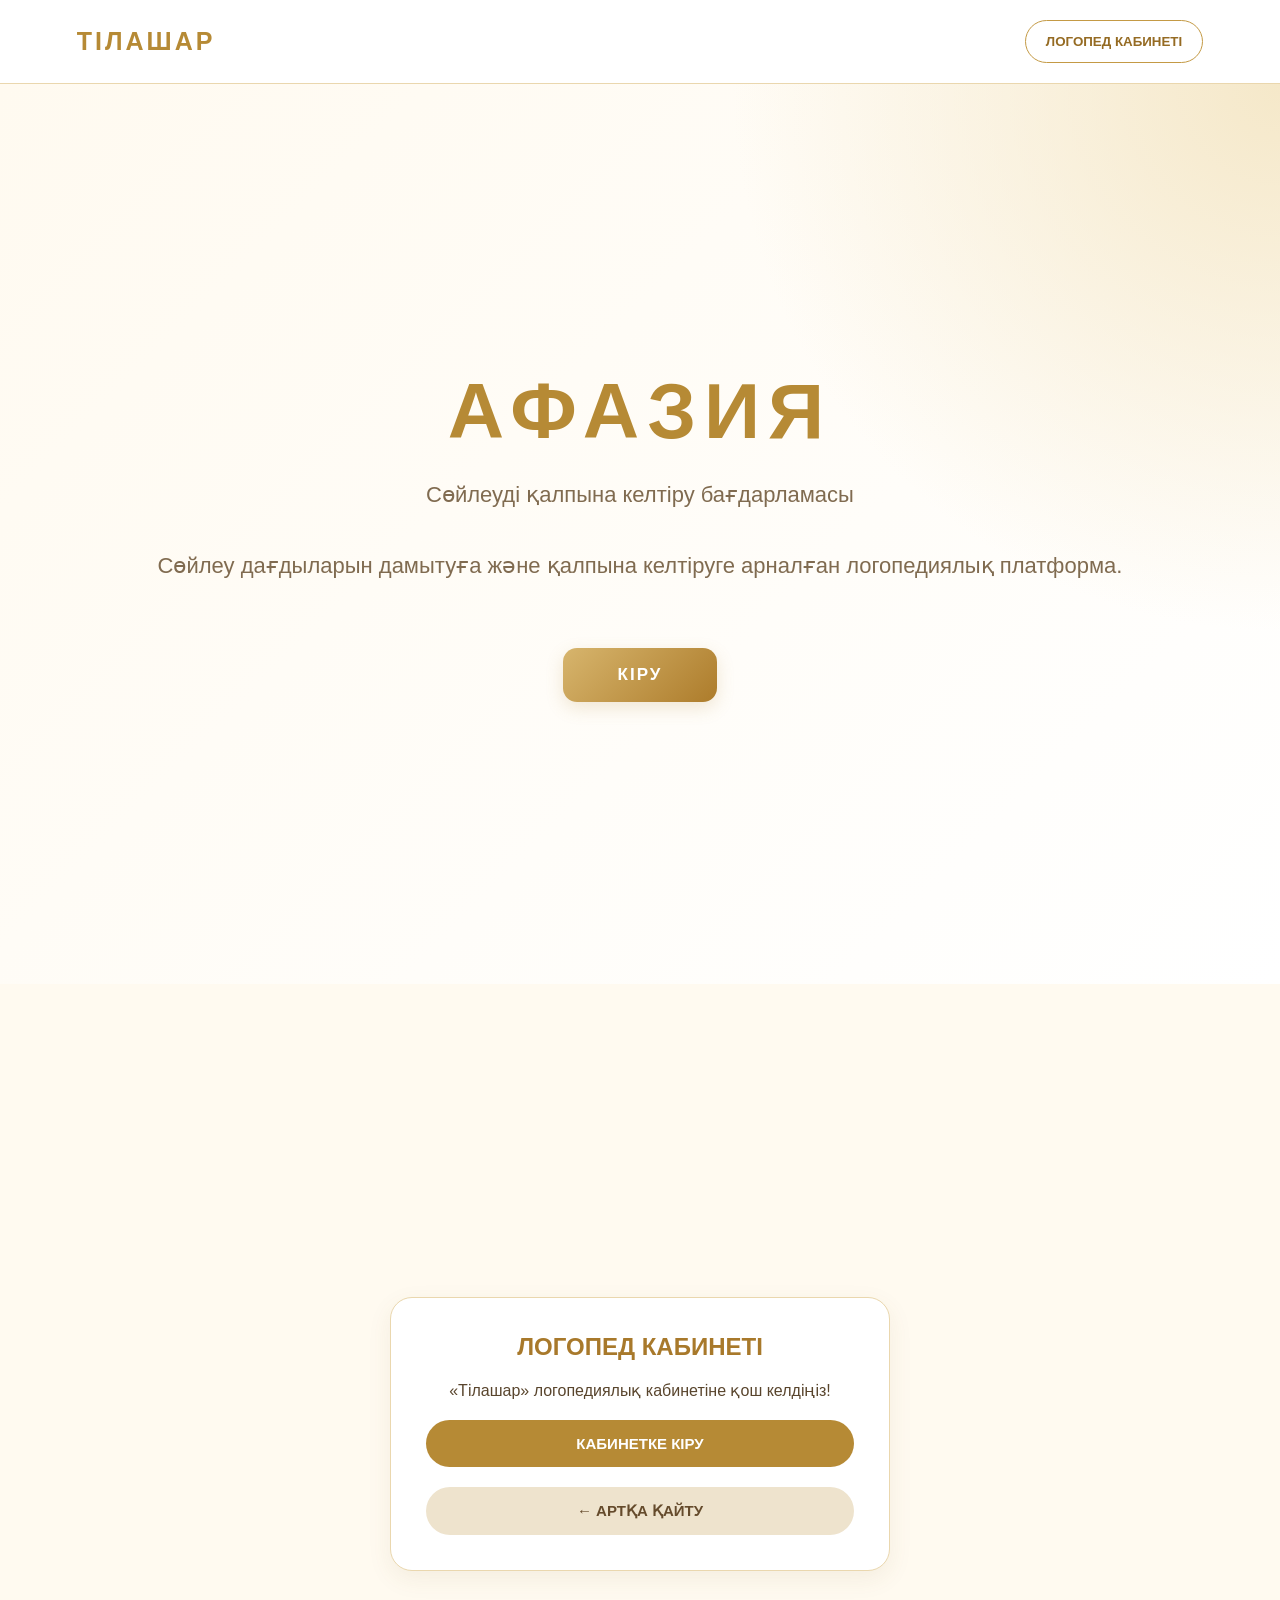
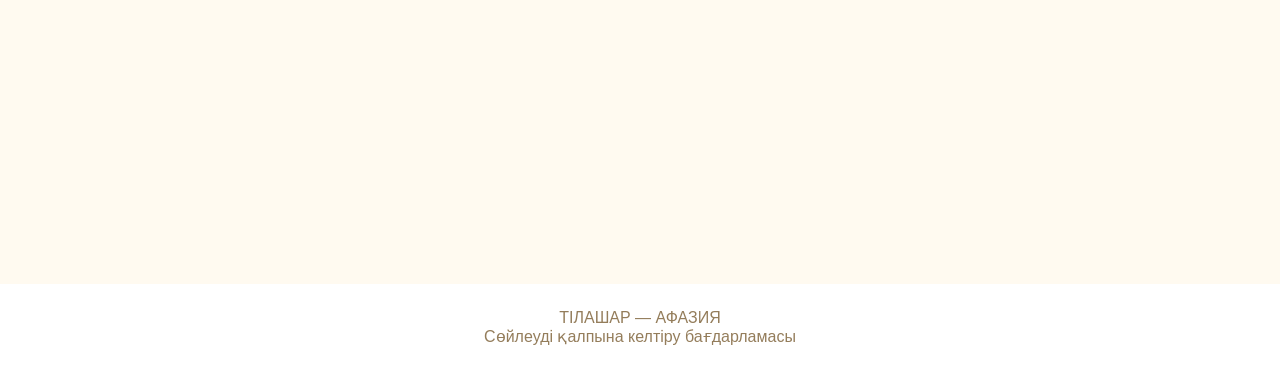
==== commit d0451504: "Refactor index.html structure and styles" ====
--- a/index.html
+++ b/index.html
@@ -1,373 +1,502 @@
 <!DOCTYPE html>
 <html lang="kk">
 <head>
-    <meta charset="UTF-8">
-    <meta name="viewport" content="width=device-width, initial-scale=1.0">
-    <title>ТІЛАШАР — Афазия</title>
-    <link rel="stylesheet" href="style.css">
+<meta charset="UTF-8">
+<meta name="viewport" content="width=device-width, initial-scale=1.0">
+<title>ТІЛАШАР — Афазия</title>
+<link rel="stylesheet" href="style.css">
 <style>
-    * {
-        box-sizing: border-box;
+* {
+    box-sizing: border-box;
+}
+body {
+    margin: 0;
+    font-family: Arial, sans-serif;
+    background: #fffaf0;
+    color: #59452d;
+}
+button {
+    cursor: pointer;
+    font-family: inherit;
+}
+header {
+    display: flex;
+    justify-content: space-between;
+    align-items: center;
+    padding: 20px 6%;
+    background: white;
+    border-bottom: 1px solid #ead7ae;
+}
+.logo {
+    font-size: 25px;
+    font-weight: bold;
+    color: #b68a35;
+    letter-spacing: 3px;
+}
+.cabinet-button {
+    padding: 13px 20px;
+    border: 1px solid #c49a45;
+    border-radius: 25px;
+    background: white;
+    color: #956b23;
+    font-weight: bold;
+}
+.home-screen {
+    min-height: 85vh;
+    display: flex;
+    justify-content: center;
+    align-items: center;
+    text-align: center;
+    padding: 25px;
+}
+.home-content h1 {
+    font-size: clamp(50px, 10vw, 90px);
+    color: #b68a35;
+    letter-spacing: 7px;
+    margin-bottom: 10px;
+}
+.home-content p {
+    font-size: 19px;
+    line-height: 1.7;
+    color: #806b50;
+}
+.enter-button {
+    display: inline-block;
+    margin-top: 30px;
+    padding: 17px 70px;
+    border: none;
+    border-radius: 35px;
+    background: linear-gradient(135deg, #d7b56d, #ad7c2b);
+    color: white;
+    font-size: 19px;
+    font-weight: bold;
+    box-shadow: 0 7px 20px #d9c69f;
+}
+.program-screen {
+    display: none;
+    padding: 45px 6%;
+    min-height: 80vh;
+}
+.program-heading {
+    text-align: center;
+    margin-bottom: 35px;
+}
+.program-heading h2 {
+    color: #a8792b;
+    font-size: 30px;
+}
+.program-heading p {
+    color: #806b50;
+}
+.world-grid {
+    display: grid;
+    grid-template-columns: repeat(4, 1fr);
+    gap: 20px;
+}
+.world-card {
+    min-height: 170px;
+    padding: 25px 15px;
+    border: 1px solid #ead7ae;
+    border-radius: 20px;
+    background: white;
+    color: #654b2c;
+    font-size: 17px;
+    font-weight: bold;
+    box-shadow: 0 5px 16px rgba(120,90,35,.08);
+}
+.world-card:hover {
+    background: #fff2d7;
+    transform: translateY(-4px);
+}
+.world-icon {
+    display: block;
+    font-size: 38px;
+    margin-bottom: 15px;
+}
+.section-content {
+    max-width: 950px;
+    margin: auto;
+}
+.section-page {
+    padding: 30px;
+    background: white;
+    border: 1px solid #ead7ae;
+    border-radius: 20px;
+}
+.section-page h2 {
+    color: #a8792b;
+}
+.back-to-menu {
+    padding: 12px 20px;
+    border: none;
+    border-radius: 25px;
+    background: #ead9b4;
+    color: #634a28;
+    font-weight: bold;
+}
+.task-list {
+    display: grid;
+    gap: 13px;
+    margin-top: 25px;
+}
+.task-card {
+    display: flex;
+    align-items: center;
+    gap: 15px;
+    padding: 17px;
+    border: 1px solid #ead7ae;
+    border-radius: 13px;
+    background: #fffaf0;
+}
+.task-number {
+    display: flex;
+    justify-content: center;
+    align-items: center;
+    min-width: 35px;
+    height: 35px;
+    border-radius: 50%;
+    background: #d7b56d;
+    color: white;
+}
+.task-card button {
+    margin-left: auto;
+    padding: 10px 18px;
+    border: none;
+    border-radius: 20px;
+    background: #b68a35;
+    color: white;
+    font-weight: bold;
+}
+.login-screen {
+    display: none;
+    min-height: 75vh;
+    justify-content: center;
+    align-items: center;
+    padding: 25px;
+}
+.login-box {
+    max-width: 500px;
+    width: 100%;
+    padding: 35px;
+    text-align: center;
+    background: white;
+    border: 1px solid #ead7ae;
+    border-radius: 22px;
+}
+.login-box h2 {
+    color: #a8792b;
+}
+.login-box button {
+    display: block;
+    width: 100%;
+    margin-top: 20px;
+    padding: 15px;
+    border: none;
+    border-radius: 25px;
+    background: #b68a35;
+    color: white;
+    font-weight: bold;
+}
+.login-box .back-button {
+    background: #eee3cd;
+    color: #654b2c;
+}
+footer {
+    padding: 25px;
+    text-align: center;
+    background: white;
+    color: #947d5b;
+}
+@media(max-width:850px) {
+    .world-grid {
+        grid-template-columns: repeat(2, 1fr);
     }
-    body {
-        margin: 0;
-        font-family: Arial, sans-serif;
-        background: #fffaf0;
-        color: #513c25;
-    }
-    button {
-        cursor: pointer;
-        font-family: inherit;
-    }
-    .top-header {
-        display: flex;
-        justify-content: space-between;
-        align-items: center;
-        padding: 20px 6%;
-        background: #fff;
-        border-bottom: 1px solid #ead7ae;
+}
+@media(max-width:500px) {
+    header {
+        padding: 15px;
     }
     .logo {
-        font-size: 25px;
-        font-weight: bold;
-        color: #b68a35;
-        letter-spacing: 2px;
+        font-size: 19px;
     }
     .cabinet-button {
-        padding: 13px 22px;
-        border: 1px solid #c49a45;
-        border-radius: 25px;
-        background: #fff;
-        color: #956b23;
-        font-weight: bold;
-    }
-    .cabinet-button:hover {
-        background: #c49a45;
-        color: white;
-    }
-    .home-screen {
-        min-height: 85vh;
-        display: flex;
-        justify-content: center;
-        align-items: center;
-        text-align: center;
-        padding: 30px 20px;
-    }
-    .home-content {
-        max-width: 700px;
-    }
-    .home-content h1 {
-        font-size: clamp(45px, 9vw, 85px);
-        color: #b68a35;
-        margin: 0 0 15px;
-        letter-spacing: 7px;
-    }
-    .home-content p {
-        font-size: 20px;
-        line-height: 1.6;
-        color: #806b50;
-    }
-    .enter-button {
-        margin-top: 30px;
-        padding: 17px 65px;
-        border: none;
-        border-radius: 35px;
-        background: linear-gradient(135deg, #d7b56d, #ad7c2b);
-        color: white;
-        font-size: 18px;
-        font-weight: bold;
-        box-shadow: 0 7px 20px #d9c69f;
-    }
-    .enter-button:hover {
-        transform: translateY(-3px);
-    }
-    .program-screen {
-        padding: 45px 6%;
-        min-height: 80vh;
-    }
-    .program-heading {
-        text-align: center;
-        margin-bottom: 35px;
-    }
-    .program-heading h2 {
-        color: #a8792b;
-        font-size: 32px;
-    }
-    .program-heading p {
-        color: #806b50;
-        font-size: 17px;
+        font-size: 11px;
+        padding: 10px;
     }
     .world-grid {
-        display: grid;
-        grid-template-columns: repeat(4, 1fr);
-        gap: 20px;
-    }
-    .world-card {
-        min-height: 170px;
-        padding: 25px 15px;
-        border: 1px solid #ead7ae;
-        border-radius: 20px;
-        background: white;
-        box-shadow: 0 5px 16px rgba(120, 90, 35, 0.08);
-        color: #654b2c;
-        font-size: 18px;
-        font-weight: bold;
-        transition: 0.2s;
-    }
-    .world-card:hover {
-        transform: translateY(-5px);
-        border-color: #c49a45;
-        background: #fff5df;
-    }
-    .world-icon {
-        display: block;
-        font-size: 38px;
-        margin-bottom: 15px;
-    }
-    .section-content {
-        max-width: 950px;
-        margin: 0 auto;
-    }
-    .section-page {
-        padding: 30px;
-        background: white;
-        border: 1px solid #ead7ae;
-        border-radius: 20px;
-        box-shadow: 0 5px 20px rgba(120, 90, 35, 0.08);
-    }
-    .section-page h2 {
-        color: #a8792b;
-        font-size: 28px;
-    }
-    .section-page p {
-        line-height: 1.7;
-    }
-    .back-to-menu {
-        padding: 12px 20px;
-        border: none;
-        border-radius: 25px;
-        background: #ead9b4;
-        color: #634a28;
-        font-weight: bold;
-    }
-    .task-list {
-        display: grid;
-        gap: 13px;
-        margin-top: 25px;
+        grid-template-columns: 1fr;
     }
     .task-card {
-        display: flex;
-        align-items: center;
-        gap: 15px;
-        padding: 17px;
-        border: 1px solid #ead7ae;
-        border-radius: 13px;
-        background: #fffaf0;
+        flex-wrap: wrap;
     }
-    .task-number {
-        display: flex;
-        justify-content: center;
-        align-items: center;
-        min-width: 35px;
-        height: 35px;
-        border-radius: 50%;
-        background: #d7b56d;
-        color: white;
-        font-weight: bold;
-    }
-    .task-card button {
-        margin-left: auto;
-        padding: 10px 18px;
-        border: none;
-        border-radius: 20px;
-        background: #b68a35;
-        color: white;
-        font-weight: bold;
-    }
-    .task-instruction {
-        margin-top: 25px;
-        padding: 20px;
-        border-radius: 15px;
-        background: #fff5df;
-    }
-    .login-screen {
-        min-height: 75vh;
-        display: none;
-        justify-content: center;
-        align-items: center;
-        padding: 30px;
-    }
-    .login-box {
-        max-width: 500px;
-        width: 100%;
-        padding: 40px 25px;
-        text-align: center;
-        background: white;
-        border: 1px solid #ead7ae;
-        border-radius: 22px;
-        box-shadow: 0 5px 20px rgba(120, 90, 35, 0.1);
-    }
-    .login-box h2 {
-        color: #a8792b;
-    }
-    .login-box button {
-        display: block;
-        width: 100%;
-        margin-top: 20px;
-        padding: 15px;
-        border: none;
-        border-radius: 25px;
-        background: #b68a35;
-        color: white;
-        font-size: 16px;
-        font-weight: bold;
-    }
-    .login-box .back-button {
-        background: #eee3cd;
-        color: #654b2c;
-    }
-    footer {
-        padding: 25px;
-        text-align: center;
-        color: #947d5b;
-        background: white;
-        border-top: 1px solid #ead7ae;
-    }
-    @media (max-width: 850px) {
-        .world-grid {
-            grid-template-columns: repeat(2, 1fr);
-        }
-    }
-    @media (max-width: 500px) {
-        .top-header {
-            padding: 15px;
-            gap: 10px;
-        }
-        .logo {
-            font-size: 19px;
-        }
-        .cabinet-button {
-            padding: 10px 12px;
-            font-size: 11px;
-        }
-        .world-grid {
-            grid-template-columns: 1fr;
-        }
-        .task-card {
-            flex-wrap: wrap;
-        }
-        .task-card button {
-            margin-left: 50px;
-        }
-    }
+}
 </style>
 </head>
 <body>
-<!-- ЖОҒАРҒЫ МӘЗІР -->
-<header class="top-header">
+<header>
     <div class="logo">ТІЛАШАР</div>
-    <button
-        class="cabinet-button"
-        onclick="openLogopedCabinet()">
-        ЛОГОПЕД КАБИНЕТІ
-    </button>
+<button class="cabinet-button" id="cabinetButton">
+    ЛОГОПЕД КАБИНЕТІ
+</button>
 </header>
 <!-- БАСТЫ БЕТ -->
 <section id="home" class="home-screen">
     <div class="home-content">
         <h1>АФАЗИЯ</h1>
-        <p>
-            Сөйлеуді қалпына келтіру бағдарламасы
-        </p>
-        <p>
-            Сөйлеу дағдыларын дамытуға және қалпына келтіруге
-            арналған логопедиялық платформа.
-        </p>
-        <button
-            class="enter-button"
-            onclick="enterProgram()">
-            КІРУ
-        </button>
-    </div>
+    <p>Сөйлеуді қалпына келтіру бағдарламасы</p>
+    <p>
+        Сөйлеу дағдыларын дамытуға және қалпына келтіруге
+        арналған логопедиялық платформа.
+    </p>
+    <button id="enterButton" class="enter-button" type="button">
+        КІРУ
+    </button>
+</div>
 </section>
-<!-- БАҒДАРЛАМА МӘЗІРІ -->
+<!-- 8 БӨЛІМ -->
 <main id="program" class="program-screen">
-    <div id="program-heading" class="program-heading">
-        <h2>ЛОГОПЕДИЯЛЫҚ БАҒДАРЛАМА</h2>
-        <p>Өзіңізге қажетті бөлімді таңдаңыз</p>
-    </div>
-    <!-- СЕГІЗ БӨЛІМ -->
-    <div id="world-grid" class="world-grid">
-        <button class="world-card"
-            onclick="openSection('breathing')">
-            <span class="world-icon">🌬️</span>
-            ТЫНЫС АЛУ
-        </button>
-        <button class="world-card"
-            onclick="openSection('articulation')">
-            <span class="world-icon">👄</span>
-            АРТИКУЛЯЦИЯ
-        </button>
-        <button class="world-card"
-            onclick="openSection('vocabulary')">
-            <span class="world-icon">📚</span>
-            СӨЗДІК ҚОР
-        </button>
-        <button class="world-card"
-            onclick="openSection('understanding')">
-            <span class="world-icon">🧠</span>
-            СӨЙЛЕУДІ ТҮСІНУ
-        </button>
-        <button class="world-card"
-            onclick="openSection('speech')">
-            <span class="world-icon">💬</span>
-            СӨЙЛЕУДІ ҚАЛЫПТАСТЫРУ
-        </button>
-        <button class="world-card"
-            onclick="openSection('reading')">
-            <span class="world-icon">✍️</span>
-            ОҚУ ЖӘНЕ ЖАЗУ
-        </button>
-        <button class="world-card"
-            onclick="openSection('logorhythmics')">
-            <span class="world-icon">🎵</span>
-            ЛОГОРИТМИКА
-        </button>
-        <button class="world-card"
-            onclick="openSection('results')">
-            <span class="world-icon">📊</span>
-            НӘТИЖЕЛЕР
-        </button>
-    </div>
-    <!-- ТАҢДАЛҒАН БӨЛІМ ОСЫНДА АШЫЛАДЫ -->
-    <div id="section-content"
-         class="section-content"
-         style="display:none;">
-    </div>
+<div id="program-heading" class="program-heading">
+    <h2>ЛОГОПЕДИЯЛЫҚ БАҒДАРЛАМА</h2>
+    <p>Өзіңізге қажетті бөлімді таңдаңыз</p>
+</div>
+<div id="world-grid" class="world-grid">
+    <button class="world-card" onclick="openSection('breathing')">
+        <span class="world-icon">🌬️</span>
+        ТЫНЫС АЛУ
+    </button>
+    <button class="world-card" onclick="openSection('articulation')">
+        <span class="world-icon">👄</span>
+        АРТИКУЛЯЦИЯ
+    </button>
+    <button class="world-card" onclick="openSection('vocabulary')">
+        <span class="world-icon">📚</span>
+        СӨЗДІК ҚОР
+    </button>
+    <button class="world-card" onclick="openSection('understanding')">
+        <span class="world-icon">🧠</span>
+        СӨЙЛЕУДІ ТҮСІНУ
+    </button>
+    <button class="world-card" onclick="openSection('speech')">
+        <span class="world-icon">💬</span>
+        СӨЙЛЕУДІ ҚАЛЫПТАСТЫРУ
+    </button>
+    <button class="world-card" onclick="openSection('reading')">
+        <span class="world-icon">✍️</span>
+        ОҚУ ЖӘНЕ ЖАЗУ
+    </button>
+    <button class="world-card" onclick="openSection('logorhythmics')">
+        <span class="world-icon">🎵</span>
+        ЛОГОРИТМИКА
+    </button>
+    <button class="world-card" onclick="openSection('results')">
+        <span class="world-icon">📊</span>
+        НӘТИЖЕЛЕР
+    </button>
+</div>
+<div id="section-content" class="section-content"
+     style="display:none;"></div>
 </main>
-<!-- ЛОГОПЕД КАБИНЕТІНЕ КІРУ -->
+<!-- ЛОГОПЕД КАБИНЕТІ -->
 <section id="logopedLogin" class="login-screen">
     <div class="login-box">
         <h2>ЛОГОПЕД КАБИНЕТІ</h2>
-        <p>
-            «Тілашар» логопедиялық кабинетінің
-            жеке жұмыс бөліміне қош келдіңіз!
-        </p>
-        <button onclick="enterLogopedCabinet()">
-            КАБИНЕТКЕ КІРУ
-        </button>
-        <button class="back-button"
-            onclick="backToProgram()">
-            ← АРТҚА ҚАЙТУ
-        </button>
-    </div>
+    <p>«Тілашар» логопедиялық кабинетіне қош келдіңіз!</p>
+    <button id="cabinetEnterButton">
+        КАБИНЕТКЕ КІРУ
+    </button>
+    <button class="back-button" id="backButton">
+        ← АРТҚА ҚАЙТУ
+    </button>
+</div>
 </section>
-<!-- ТӨМЕНГІ БӨЛІК -->
 <footer>
     <p>ТІЛАШАР — АФАЗИЯ</p>
     <p>Сөйлеуді қалпына келтіру бағдарламасы</p>
 </footer>
-<!-- JAVASCRIPT -->
-<script src="script.js"></script>
+<!-- БАРЛЫҚ БАТЫРМАЛАРДЫҢ ЖҰМЫСЫ -->
+<script>
+(function () {
+    const home = document.getElementById("home");
+    const program = document.getElementById("program");
+    const login = document.getElementById("logopedLogin");
+    const grid = document.getElementById("world-grid");
+    const content = document.getElementById("section-content");
+    const heading = document.getElementById("program-heading");
+    const sections = {
+        breathing: {
+            title: "ТЫНЫС АЛУ",
+            description: "Сөйлеу тынысын дамытуға арналған бөлім.",
+            tasks: [
+                "Дұрыс тыныс алуды үйрену",
+                "Мұрын арқылы тыныс алу",
+                "Ауыз арқылы дем шығару",
+                "Ұзақ дем шығару",
+                "Демді бірқалыпты реттеу"
+            ]
+        },
+        articulation: {
+            title: "АРТИКУЛЯЦИЯ",
+            description: "Сөйлеу мүшелерінің қимылын дамыту.",
+            tasks: [
+                "Ерін жаттығулары",
+                "Тіл жаттығулары",
+                "Жақ жаттығулары",
+                "Артикуляциялық қалыптар",
+                "Қимылдарды қайталау"
+            ]
+        },
+        vocabulary: {
+            title: "СӨЗДІК ҚОР",
+            description: "Сөздерді түсіну және қолдану.",
+            tasks: [
+                "Заттарды атау",
+                "Суреттерді сәйкестендіру",
+                "Заттардың атауын табу",
+                "Сөздерді топтастыру",
+                "Сөздерді сөйлемде қолдану"
+            ]
+        },
+        understanding: {
+            title: "СӨЙЛЕУДІ ТҮСІНУ",
+            description: "Сөздер мен сөйлемдерді түсінуді дамыту.",
+            tasks: [
+                "Жеке сөздерді түсіну",
+                "Қарапайым нұсқауларды орындау",
+                "Сөйлемдерді түсіну",
+                "Сұрақтарға жауап беру",
+                "Мәтін мазмұнын түсіну"
+            ]
+        },
+        speech: {
+            title: "СӨЙЛЕУДІ ҚАЛЫПТАСТЫРУ",
+            description: "Ойын сөз арқылы жеткізу дағдыларын дамыту.",
+            tasks: [
+                "Жеке сөздерді айту",
+                "Сөз тіркестерін құрастыру",
+                "Сөйлем құрау",
+                "Сурет бойынша әңгімелеу",
+                "Өз ойын жеткізу"
+            ]
+        },
+        reading: {
+            title: "ОҚУ ЖӘНЕ ЖАЗУ",
+            description: "Оқу және жазу дағдыларын дамыту.",
+            tasks: [
+                "Әріптерді тану",
+                "Буындарды оқу",
+                "Сөздерді оқу",
+                "Сөздерді жазу",
+                "Сөйлем жазу"
+            ]
+        },
+        logorhythmics: {
+            title: "ЛОГОРИТМИКА",
+            description: "Қимыл, ырғақ және сөйлеуді үйлестіру.",
+            tasks: [
+                "Ырғақты сезіну",
+                "Қимылды қайталау",
+                "Музыка ырғағымен қозғалу",
+                "Сөз бен қимылды үйлестіру",
+                "Қимылды сөйлеу жаттығулары"
+            ]
+        },
+        results: {
+            title: "НӘТИЖЕЛЕР",
+            description: "Орындалған тапсырмалар мен даму көрсеткіштері.",
+            tasks: [
+                "Орындалған тапсырмалар",
+                "Диагностика нәтижелері",
+                "Бастапқы көрсеткіштер",
+                "Қайталама көрсеткіштер",
+                "Даму динамикасы"
+            ]
+        }
+    };
+    // КІРУ БАТЫРМАСЫ
+    document.getElementById("enterButton").addEventListener("click", function () {
+        home.style.display = "none";
+        login.style.display = "none";
+        program.style.display = "block";
+        showMenu();
+        window.scrollTo(0, 0);
+    });
+    // ЛОГОПЕД КАБИНЕТІ
+    document.getElementById("cabinetButton").addEventListener("click", function () {
+        home.style.display = "none";
+        program.style.display = "none";
+        login.style.display = "flex";
+        window.scrollTo(0, 0);
+    });
+    // КАБИНЕТКЕ ӨТУ
+    document.getElementById("cabinetEnterButton").addEventListener("click", function () {
+        window.location.href = "cabinet.html";
+    });
+    // АРТҚА ҚАЙТУ
+    document.getElementById("backButton").addEventListener("click", function () {
+        login.style.display = "none";
+        program.style.display = "block";
+        showMenu();
+    });
+    // БӨЛІМДІ АШУ
+    window.openSection = function (key) {
+        const section = sections[key];
+        if (!section) return;
+        grid.style.display = "none";
+        heading.style.display = "none";
+        content.style.display = "block";
+        content.innerHTML = `
+            <div class="section-page">
+                <button class="back-to-menu" onclick="showMenu()">
+                    ← МӘЗІРГЕ ҚАЙТУ
+                </button>
+                <h2>${section.title}</h2>
+                <p>${section.description}</p>
+                <div class="task-list">
+                    ${section.tasks.map((task, index) => `
+                        <div class="task-card">
+                            <span class="task-number">${index + 1}</span>
+                            <span>${task}</span>
+                            <button onclick="openTask('${key}', ${index})">
+                                АШУ
+                            </button>
+                        </div>
+                    `).join("")}
+                </div>
+            </div>
+        `;
+    };
+    // ТАПСЫРМАНЫ АШУ
+    window.openTask = function (key, index) {
+        const section = sections[key];
+        if (!section) return;
+        const task = section.tasks[index];
+        content.innerHTML = `
+            <div class="section-page">
+                <button class="back-to-menu" onclick="openSection('${key}')">
+                    ← АРТҚА
+                </button>
+                <h2>${task}</h2>
+                <p>${section.description}</p>
+                <div class="task-instruction">
+                    <h3>Тапсырманың мақсаты</h3>
+                    <p>${section.description}</p>
+                    <h3>Орындау тәртібі</h3>
+                    <p>
+                        Логопед нұсқауды түсіндіреді, тапсырманы көрсетеді
+                        және орындалуын бақылайды.
+                    </p>
+                </div>
+            </div>
+        `;
+    };
+    // МӘЗІРГЕ ҚАЙТУ
+    window.showMenu = function () {
+        grid.style.display = "grid";
+        heading.style.display = "block";
+        content.style.display = "none";
+        content.innerHTML = "";
+    };
+})();
+</script>
 </body>
 </html>
